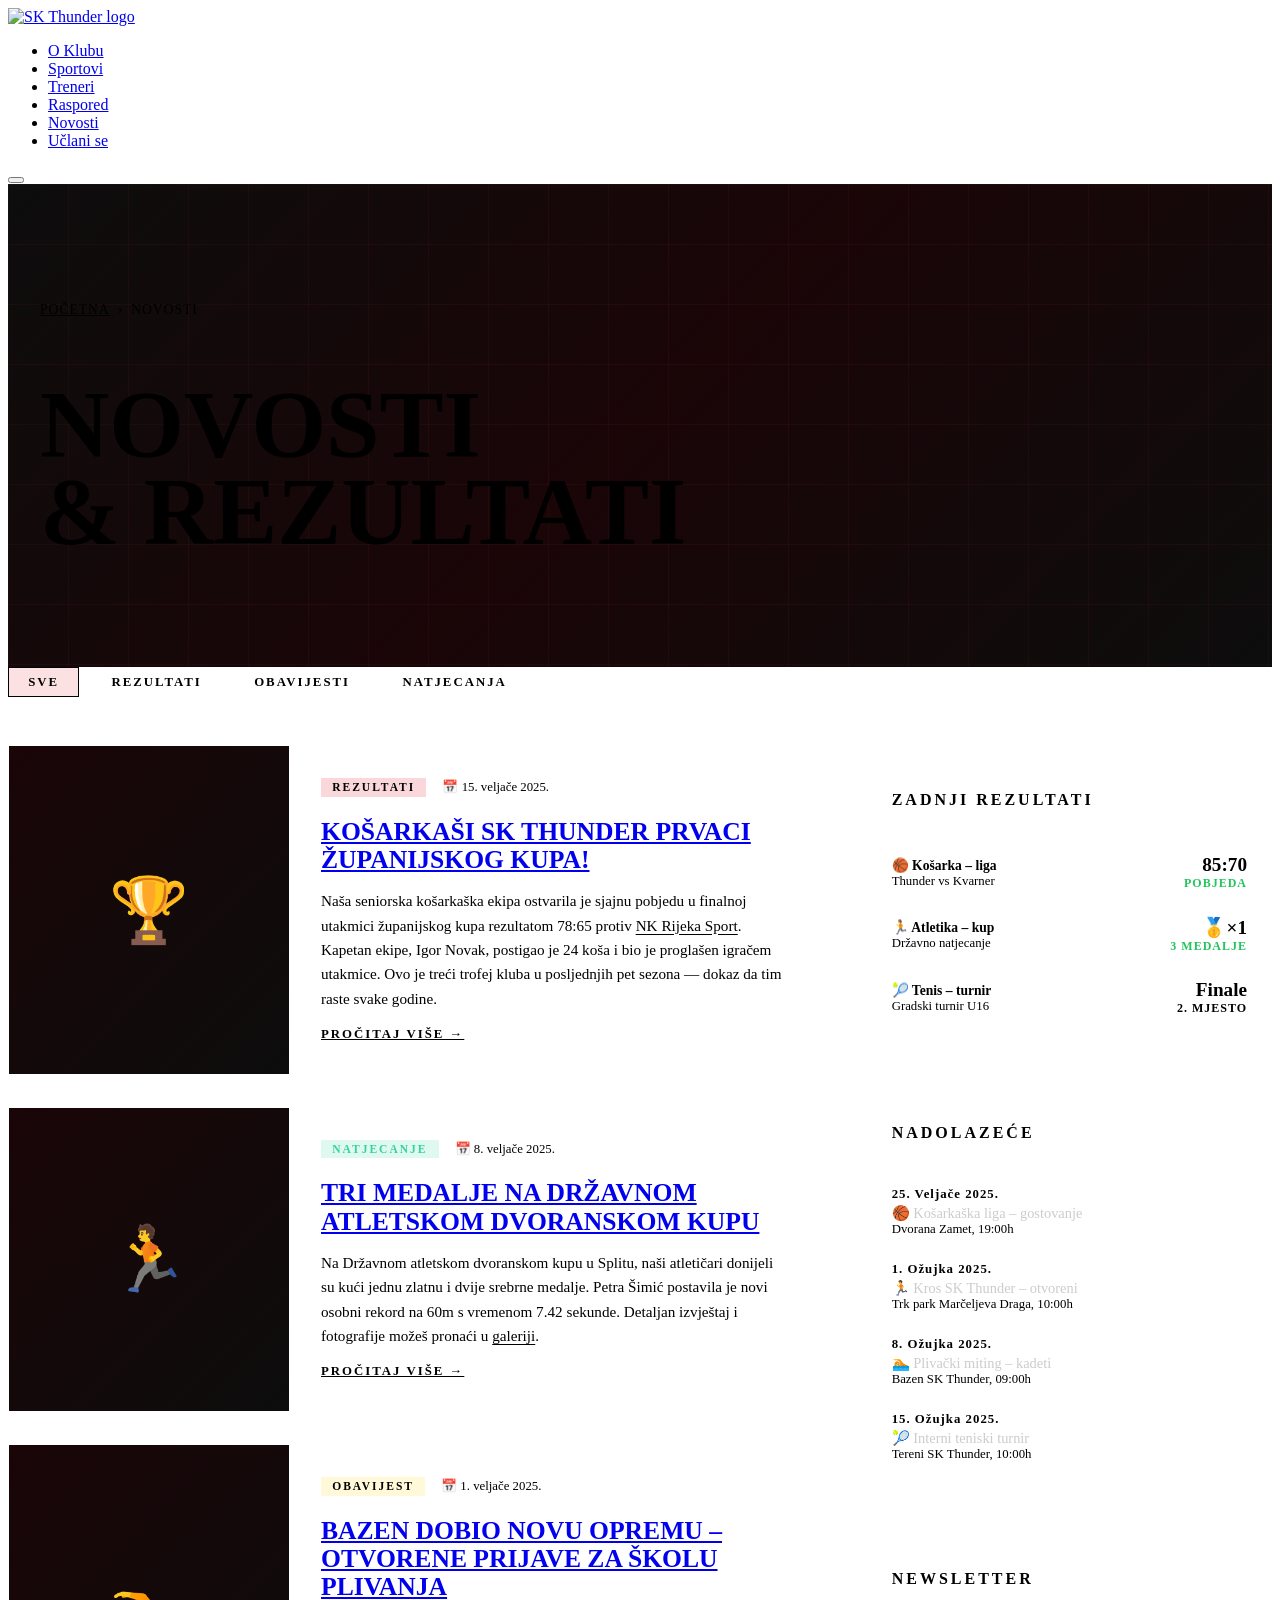
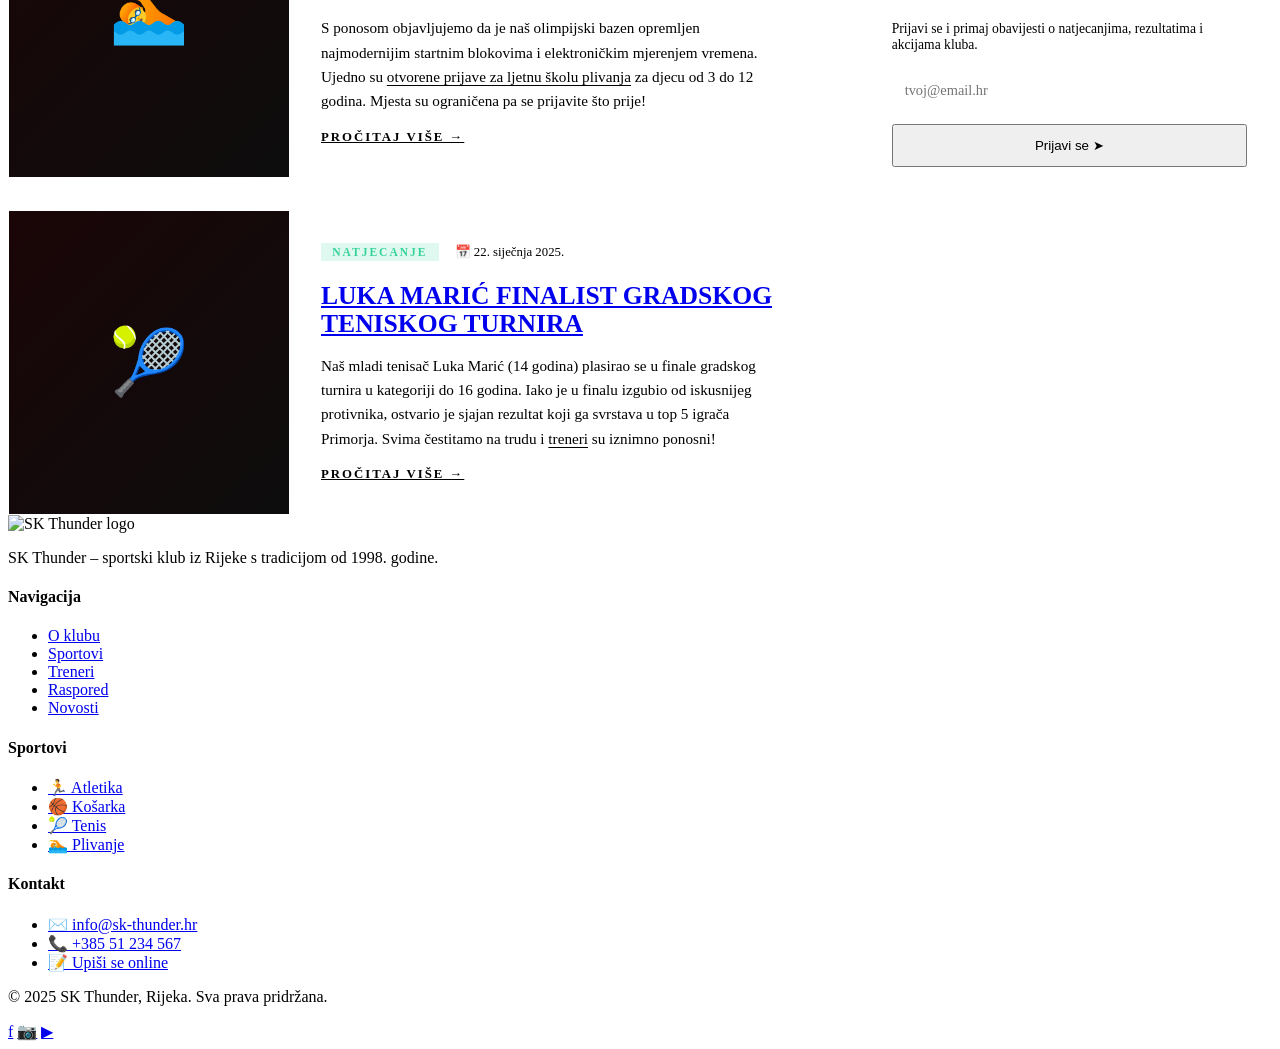
==== novosti.html @ a19f63c5 "Add files via upload" ====
<!DOCTYPE html>
<html lang="hr">
<head>
  <meta charset="UTF-8">
  <meta name="viewport" content="width=device-width, initial-scale=1.0">
  <meta name="description" content="SK Thunder – Najnovije vijesti, rezultati i obavijesti iz sportskog kluba.">
  <title>Novosti – SK Thunder</title>
  <link rel="icon" type="image/svg+xml" href="images/logo.svg">
  <link rel="stylesheet" href="css/style.css">
  <style>
    /* Dodatni stilovi samo za stranicu Novosti */
    .novosti-hero {
      min-height: 40vh;
      display: flex;
      align-items: center;
      background: linear-gradient(135deg, #0D0D0D 0%, #1a0507 50%, #0D0D0D 100%);
      position: relative;
      overflow: hidden;
      padding-top: 70px;
    }

    .novosti-hero::before {
      content: '';
      position: absolute;
      inset: 0;
      background-image:
        linear-gradient(rgba(230,57,70,0.06) 1px, transparent 1px),
        linear-gradient(90deg, rgba(230,57,70,0.06) 1px, transparent 1px);
      background-size: 60px 60px;
    }

    .novosti-hero-content {
      position: relative;
      z-index: 2;
      padding: 3rem 2rem;
      max-width: 1200px;
      margin: 0 auto;
      width: 100%;
    }

    .breadcrumb {
      display: flex;
      gap: 0.5rem;
      align-items: center;
      color: var(--siva);
      font-size: 0.85rem;
      margin-bottom: 1rem;
      font-family: var(--font-naslov);
      letter-spacing: 1px;
      text-transform: uppercase;
    }

    .breadcrumb a { color: var(--crvena); }
    .breadcrumb a:hover { color: var(--zlatna); }

    .novosti-filters {
      display: flex;
      gap: 0.75rem;
      flex-wrap: wrap;
      margin-bottom: 3rem;
    }

    .filter-btn {
      font-family: var(--font-naslov);
      font-size: 0.8rem;
      font-weight: 700;
      letter-spacing: 2px;
      text-transform: uppercase;
      padding: 0.4rem 1.2rem;
      border: 1px solid rgba(255,255,255,0.2);
      background: transparent;
      color: var(--siva);
      cursor: pointer;
      transition: var(--transition);
    }

    .filter-btn:hover,
    .filter-btn.active {
      border-color: var(--crvena);
      color: var(--bijela);
      background: rgba(230,57,70,0.15);
    }

    .novosti-main-grid {
      display: grid;
      grid-template-columns: 2fr 1fr;
      gap: 3rem;
      align-items: start;
    }

    .novosti-lista {
      display: flex;
      flex-direction: column;
      gap: 2rem;
    }

    .novost-card {
      background: var(--tamna-2);
      border: 1px solid rgba(255,255,255,0.07);
      display: grid;
      grid-template-columns: 280px 1fr;
      overflow: hidden;
      transition: var(--transition);
    }

    .novost-card:hover {
      border-color: rgba(230,57,70,0.4);
      transform: translateX(5px);
    }

    .novost-image {
      background: linear-gradient(135deg, #1a0507, #0d0d0d);
      display: flex;
      align-items: center;
      justify-content: center;
      font-size: 4rem;
      min-height: 200px;
      position: relative;
      overflow: hidden;
    }

    .novost-image img {
      width: 100%;
      height: 100%;
      object-fit: cover;
      position: absolute;
      inset: 0;
    }

    .novost-body {
      padding: 2rem;
      display: flex;
      flex-direction: column;
      justify-content: space-between;
    }

    .novost-meta {
      display: flex;
      gap: 1rem;
      align-items: center;
      margin-bottom: 0.75rem;
      flex-wrap: wrap;
    }

    .novost-kat {
      font-family: var(--font-naslov);
      font-size: 0.72rem;
      font-weight: 700;
      letter-spacing: 2px;
      text-transform: uppercase;
      padding: 0.2rem 0.7rem;
    }

    .kat-rezultati { background: rgba(230,57,70,0.2); color: var(--crvena); }
    .kat-obavijest { background: rgba(255,214,10,0.15); color: var(--zlatna); }
    .kat-natjecanje { background: rgba(52,211,153,0.15); color: #34d399; }

    .novost-datum {
      font-size: 0.8rem;
      color: var(--siva);
    }

    .novost-body h2 {
      font-family: var(--font-naslov);
      font-size: 1.6rem;
      font-weight: 900;
      text-transform: uppercase;
      line-height: 1.1;
      margin-bottom: 0.75rem;
      color: var(--bijela);
    }

    .novost-body h2 a { transition: var(--transition); }
    .novost-body h2 a:hover { color: var(--crvena); }

    .novost-body p {
      color: var(--siva);
      font-size: 0.95rem;
      line-height: 1.6;
      margin-bottom: 1rem;
    }

    .novost-body p a {
      color: var(--crvena);
      text-decoration: underline;
      text-underline-offset: 3px;
    }

    .citaj-vise {
      font-family: var(--font-naslov);
      font-size: 0.8rem;
      font-weight: 700;
      letter-spacing: 2px;
      text-transform: uppercase;
      color: var(--crvena);
      display: flex;
      align-items: center;
      gap: 0.5rem;
      transition: var(--transition);
    }

    .citaj-vise:hover { gap: 1rem; color: var(--zlatna); }

    /* Sidebar */
    .novosti-sidebar { position: sticky; top: 90px; }

    .sidebar-widget {
      background: var(--tamna-2);
      border: 1px solid rgba(255,255,255,0.07);
      padding: 1.5rem;
      margin-bottom: 1.5rem;
    }

    .sidebar-widget h4 {
      font-family: var(--font-naslov);
      font-size: 1rem;
      font-weight: 700;
      letter-spacing: 3px;
      text-transform: uppercase;
      color: var(--crvena);
      padding-bottom: 1rem;
      border-bottom: 1px solid rgba(255,255,255,0.07);
      margin-bottom: 1rem;
    }

    .sidebar-result {
      display: flex;
      justify-content: space-between;
      align-items: center;
      padding: 0.75rem 0;
      border-bottom: 1px solid rgba(255,255,255,0.05);
      font-size: 0.9rem;
    }

    .sidebar-result:last-child { border-bottom: none; }

    .result-score {
      font-family: var(--font-naslov);
      font-size: 1.2rem;
      font-weight: 900;
      color: var(--zlatna);
    }

    .result-win { color: #22c55e; font-size: 0.75rem; font-weight: 600; text-transform: uppercase; letter-spacing: 1px; }
    .result-loss { color: var(--crvena); font-size: 0.75rem; font-weight: 600; text-transform: uppercase; letter-spacing: 1px; }

    .sidebar-event {
      padding: 0.75rem 0;
      border-bottom: 1px solid rgba(255,255,255,0.05);
      font-size: 0.85rem;
    }

    .sidebar-event:last-child { border-bottom: none; }

    .event-date {
      font-family: var(--font-naslov);
      font-size: 0.8rem;
      font-weight: 700;
      color: var(--crvena);
      letter-spacing: 1px;
      margin-bottom: 0.2rem;
    }

    .sidebar-newsletter input {
      width: 100%;
      background: var(--tamna-3);
      border: 1px solid rgba(255,255,255,0.15);
      color: var(--bijela);
      padding: 0.75rem;
      font-size: 0.9rem;
      outline: none;
      margin-bottom: 0.75rem;
      font-family: var(--font-tijelo);
    }

    .sidebar-newsletter input:focus {
      border-color: var(--crvena);
    }

    @media (max-width: 900px) {
      .novosti-main-grid { grid-template-columns: 1fr; }
      .novosti-sidebar { position: static; }
      .novost-card { grid-template-columns: 1fr; }
      .novost-image { min-height: 200px; }
    }

    @media (max-width: 600px) {
      .novost-card { grid-template-columns: 1fr; }
    }
  </style>
</head>
<body>

  <!-- NAVIGACIJA -->
  <nav class="navbar" role="navigation" aria-label="Glavna navigacija">
    <a href="index.html" class="nav-logo" aria-label="SK Thunder - Početna">
      <img src="images/logo.svg" alt="SK Thunder logo" width="160" height="64">
    </a>
    <ul class="nav-links" role="menubar">
      <li role="none"><a href="index.html#o-klubu" role="menuitem">O Klubu</a></li>
      <li role="none"><a href="index.html#sportovi" role="menuitem">Sportovi</a></li>
      <li role="none"><a href="index.html#treneri" role="menuitem">Treneri</a></li>
      <li role="none"><a href="index.html#raspored" role="menuitem">Raspored</a></li>
      <li role="none"><a href="novosti.html" role="menuitem" class="active">Novosti</a></li>
      <li role="none"><a href="index.html#kontakt" role="menuitem" class="nav-cta">Učlani se</a></li>
    </ul>
    <button class="hamburger" aria-label="Otvori izbornik" aria-expanded="false">
      <span></span><span></span><span></span>
    </button>
  </nav>

  <!-- HERO NOVOSTI -->
  <header class="novosti-hero">
    <div class="novosti-hero-content">
      <nav class="breadcrumb" aria-label="Breadcrumb">
        <a href="index.html">Početna</a>
        <span aria-hidden="true">›</span>
        <span aria-current="page">Novosti</span>
      </nav>
      <h1 style="font-family:var(--font-naslov); font-size:clamp(3rem,8vw,6rem); font-weight:900; text-transform:uppercase; line-height:0.9;">
        Novosti<br><span style="color:var(--crvena);">& Rezultati</span>
      </h1>
    </div>
  </header>

  <!-- NOVOSTI SADRŽAJ -->
  <main class="section" id="sadrzaj">
    <div class="container">

      <!-- Filteri -->
      <div class="novosti-filters reveal" role="group" aria-label="Filtriraj novosti">
        <button class="filter-btn active">Sve</button>
        <button class="filter-btn">Rezultati</button>
        <button class="filter-btn">Obavijesti</button>
        <button class="filter-btn">Natjecanja</button>
      </div>

      <div class="novosti-main-grid">

        <!-- Lista vijesti -->
        <div class="novosti-lista">

          <!-- Vijest 1 -->
          <article class="novost-card reveal" data-delay="0" id="rezultati">
            <div class="novost-image">
              <img src="images/vijest-1.jpg" alt="Košarkaška ekipa SK Thunder slavi pobjedu"
                onerror="this.style.display='none';">
              <span>🏆</span>
            </div>
            <div class="novost-body">
              <div>
                <div class="novost-meta">
                  <span class="novost-kat kat-rezultati">Rezultati</span>
                  <span class="novost-datum">📅 15. veljače 2025.</span>
                </div>
                <h2><a href="#">Košarkaši SK Thunder prvaci županijskog kupa!</a></h2>
                <p>
                  Naša seniorska košarkaška ekipa ostvarila je sjajnu pobjedu u finalnoj utakmici
                  županijskog kupa rezultatom 78:65 protiv <a href="#">NK Rijeka Sport</a>. Kapetan
                  ekipe, Igor Novak, postigao je 24 koša i bio je proglašen igračem utakmice.
                  Ovo je treći trofej kluba u posljednjih pet sezona — dokaz da tim raste svake godine.
                </p>
              </div>
              <a href="#" class="citaj-vise">Pročitaj više →</a>
            </div>
          </article>

          <!-- Vijest 2 -->
          <article class="novost-card reveal" data-delay="100">
            <div class="novost-image">
              <img src="images/vijest-2.jpg" alt="Atletičari na državnom natjecanju"
                onerror="this.style.display='none';">
              <span>🏃</span>
            </div>
            <div class="novost-body">
              <div>
                <div class="novost-meta">
                  <span class="novost-kat kat-natjecanje">Natjecanje</span>
                  <span class="novost-datum">📅 8. veljače 2025.</span>
                </div>
                <h2><a href="#">Tri medalje na Državnom atletskom dvoranskom kupu</a></h2>
                <p>
                  Na Državnom atletskom dvoranskom kupu u Splitu, naši atletičari donijeli su kući
                  jednu zlatnu i dvije srebrne medalje. Petra Šimić postavila je novi osobni rekord
                  na 60m s vremenom 7.42 sekunde. Detaljan izvještaj i fotografije možeš pronaći
                  u <a href="index.html#galerija">galeriji</a>.
                </p>
              </div>
              <a href="#" class="citaj-vise">Pročitaj više →</a>
            </div>
          </article>

          <!-- Vijest 3 -->
          <article class="novost-card reveal" data-delay="150">
            <div class="novost-image">
              <img src="images/vijest-3.jpg" alt="Nova oprema u plivačkom bazenu"
                onerror="this.style.display='none';">
              <span>🏊</span>
            </div>
            <div class="novost-body">
              <div>
                <div class="novost-meta">
                  <span class="novost-kat kat-obavijest">Obavijest</span>
                  <span class="novost-datum">📅 1. veljače 2025.</span>
                </div>
                <h2><a href="#">Bazen dobio novu opremu – otvorene prijave za školu plivanja</a></h2>
                <p>
                  S ponosom objavljujemo da je naš olimpijski bazen opremljen najmodernijim startnim
                  blokovima i elektroničkim mjerenjem vremena. Ujedno su <a href="index.html#kontakt">
                  otvorene prijave za ljetnu školu plivanja</a> za djecu od 3 do 12 godina.
                  Mjesta su ograničena pa se prijavite što prije!
                </p>
              </div>
              <a href="#" class="citaj-vise">Pročitaj više →</a>
            </div>
          </article>

          <!-- Vijest 4 -->
          <article class="novost-card reveal" data-delay="200">
            <div class="novost-image">
              <img src="images/vijest-4.jpg" alt="Tenisač SK Thunder na turniru"
                onerror="this.style.display='none';">
              <span>🎾</span>
            </div>
            <div class="novost-body">
              <div>
                <div class="novost-meta">
                  <span class="novost-kat kat-natjecanje">Natjecanje</span>
                  <span class="novost-datum">📅 22. siječnja 2025.</span>
                </div>
                <h2><a href="#">Luka Marić finalist gradskog teniskog turnira</a></h2>
                <p>
                  Naš mladi tenisač Luka Marić (14 godina) plasirao se u finale gradskog turnira
                  u kategoriji do 16 godina. Iako je u finalu izgubio od iskusnijeg protivnika,
                  ostvario je sjajan rezultat koji ga svrstava u top 5 igrača Primorja. Svima čestitamo
                  na trudu i <a href="index.html#treneri">treneri</a> su iznimno ponosni!
                </p>
              </div>
              <a href="#" class="citaj-vise">Pročitaj više →</a>
            </div>
          </article>

        </div>

        <!-- SIDEBAR -->
        <aside class="novosti-sidebar reveal" data-delay="300">

          <!-- Zadnji rezultati -->
          <div class="sidebar-widget">
            <h4>Zadnji rezultati</h4>
            <div class="sidebar-result">
              <div>
                <div style="font-size:0.85rem; font-weight:600;">🏀 Košarka – liga</div>
                <div style="font-size:0.8rem; color:var(--siva);">Thunder vs Kvarner</div>
              </div>
              <div style="text-align:right;">
                <div class="result-score">85:70</div>
                <div class="result-win">Pobjeda</div>
              </div>
            </div>
            <div class="sidebar-result">
              <div>
                <div style="font-size:0.85rem; font-weight:600;">🏃 Atletika – kup</div>
                <div style="font-size:0.8rem; color:var(--siva);">Državno natjecanje</div>
              </div>
              <div style="text-align:right;">
                <div class="result-score">🥇×1</div>
                <div class="result-win">3 medalje</div>
              </div>
            </div>
            <div class="sidebar-result">
              <div>
                <div style="font-size:0.85rem; font-weight:600;">🎾 Tenis – turnir</div>
                <div style="font-size:0.8rem; color:var(--siva);">Gradski turnir U16</div>
              </div>
              <div style="text-align:right;">
                <div class="result-score">Finale</div>
                <div class="result-loss">2. mjesto</div>
              </div>
            </div>
          </div>

          <!-- Nadolazeći eventi -->
          <div class="sidebar-widget">
            <h4>Nadolazeće</h4>
            <div class="sidebar-event">
              <div class="event-date">25. Veljače 2025.</div>
              <div style="color:#ccc; font-size:0.9rem;">🏀 Košarkaška liga – gostovanje</div>
              <div style="color:var(--siva); font-size:0.8rem;">Dvorana Zamet, 19:00h</div>
            </div>
            <div class="sidebar-event">
              <div class="event-date">1. Ožujka 2025.</div>
              <div style="color:#ccc; font-size:0.9rem;">🏃 Kros SK Thunder – otvoreni</div>
              <div style="color:var(--siva); font-size:0.8rem;">Trk park Marčeljeva Draga, 10:00h</div>
            </div>
            <div class="sidebar-event">
              <div class="event-date">8. Ožujka 2025.</div>
              <div style="color:#ccc; font-size:0.9rem;">🏊 Plivački miting – kadeti</div>
              <div style="color:var(--siva); font-size:0.8rem;">Bazen SK Thunder, 09:00h</div>
            </div>
            <div class="sidebar-event">
              <div class="event-date">15. Ožujka 2025.</div>
              <div style="color:#ccc; font-size:0.9rem;">🎾 Interni teniski turnir</div>
              <div style="color:var(--siva); font-size:0.8rem;">Tereni SK Thunder, 10:00h</div>
            </div>
          </div>

          <!-- Newsletter -->
          <div class="sidebar-widget sidebar-newsletter">
            <h4>Newsletter</h4>
            <p style="color:var(--siva); font-size:0.85rem; margin-bottom:1rem;">
              Prijavi se i primaj obavijesti o natjecanjima, rezultatima i akcijama kluba.
            </p>
            <form onsubmit="event.preventDefault(); this.innerHTML='<p style=\'color:#22c55e; font-family:var(--font-naslov); letter-spacing:2px;\'>✓ Hvala na prijavi!</p>';">
              <input type="email" placeholder="tvoj@email.hr" required aria-label="Email adresa za newsletter">
              <button type="submit" class="btn btn-primary" style="width:100%; padding:0.75rem;">
                Prijavi se ➤
              </button>
            </form>
          </div>

        </aside>
      </div>

    </div>
  </main>

  <!-- FOOTER -->
  <footer class="footer" role="contentinfo">
    <div class="footer-grid">
      <div class="footer-brand">
        <img src="images/logo.svg" alt="SK Thunder logo" width="160" height="64">
        <p>SK Thunder – sportski klub iz Rijeke s tradicijom od 1998. godine.</p>
      </div>
      <div class="footer-col">
        <h4>Navigacija</h4>
        <ul>
          <li><a href="index.html#o-klubu">O klubu</a></li>
          <li><a href="index.html#sportovi">Sportovi</a></li>
          <li><a href="index.html#treneri">Treneri</a></li>
          <li><a href="index.html#raspored">Raspored</a></li>
          <li><a href="novosti.html">Novosti</a></li>
        </ul>
      </div>
      <div class="footer-col">
        <h4>Sportovi</h4>
        <ul>
          <li><a href="index.html#sportovi">🏃 Atletika</a></li>
          <li><a href="index.html#sportovi">🏀 Košarka</a></li>
          <li><a href="index.html#sportovi">🎾 Tenis</a></li>
          <li><a href="index.html#sportovi">🏊 Plivanje</a></li>
        </ul>
      </div>
      <div class="footer-col">
        <h4>Kontakt</h4>
        <ul>
          <li><a href="mailto:info@sk-thunder.hr">✉️ info@sk-thunder.hr</a></li>
          <li><a href="tel:+38551234567">📞 +385 51 234 567</a></li>
          <li><a href="index.html#kontakt">📝 Upiši se online</a></li>
        </ul>
      </div>
    </div>
    <div class="footer-bottom">
      <p>© 2025 SK Thunder, Rijeka. Sva prava pridržana.</p>
      <div class="social-links">
        <a href="#" class="social-link" aria-label="Facebook">f</a>
        <a href="#" class="social-link" aria-label="Instagram">📷</a>
        <a href="#" class="social-link" aria-label="YouTube">▶</a>
      </div>
    </div>
  </footer>

  <script src="js/main.js"></script>
</body>
</html>
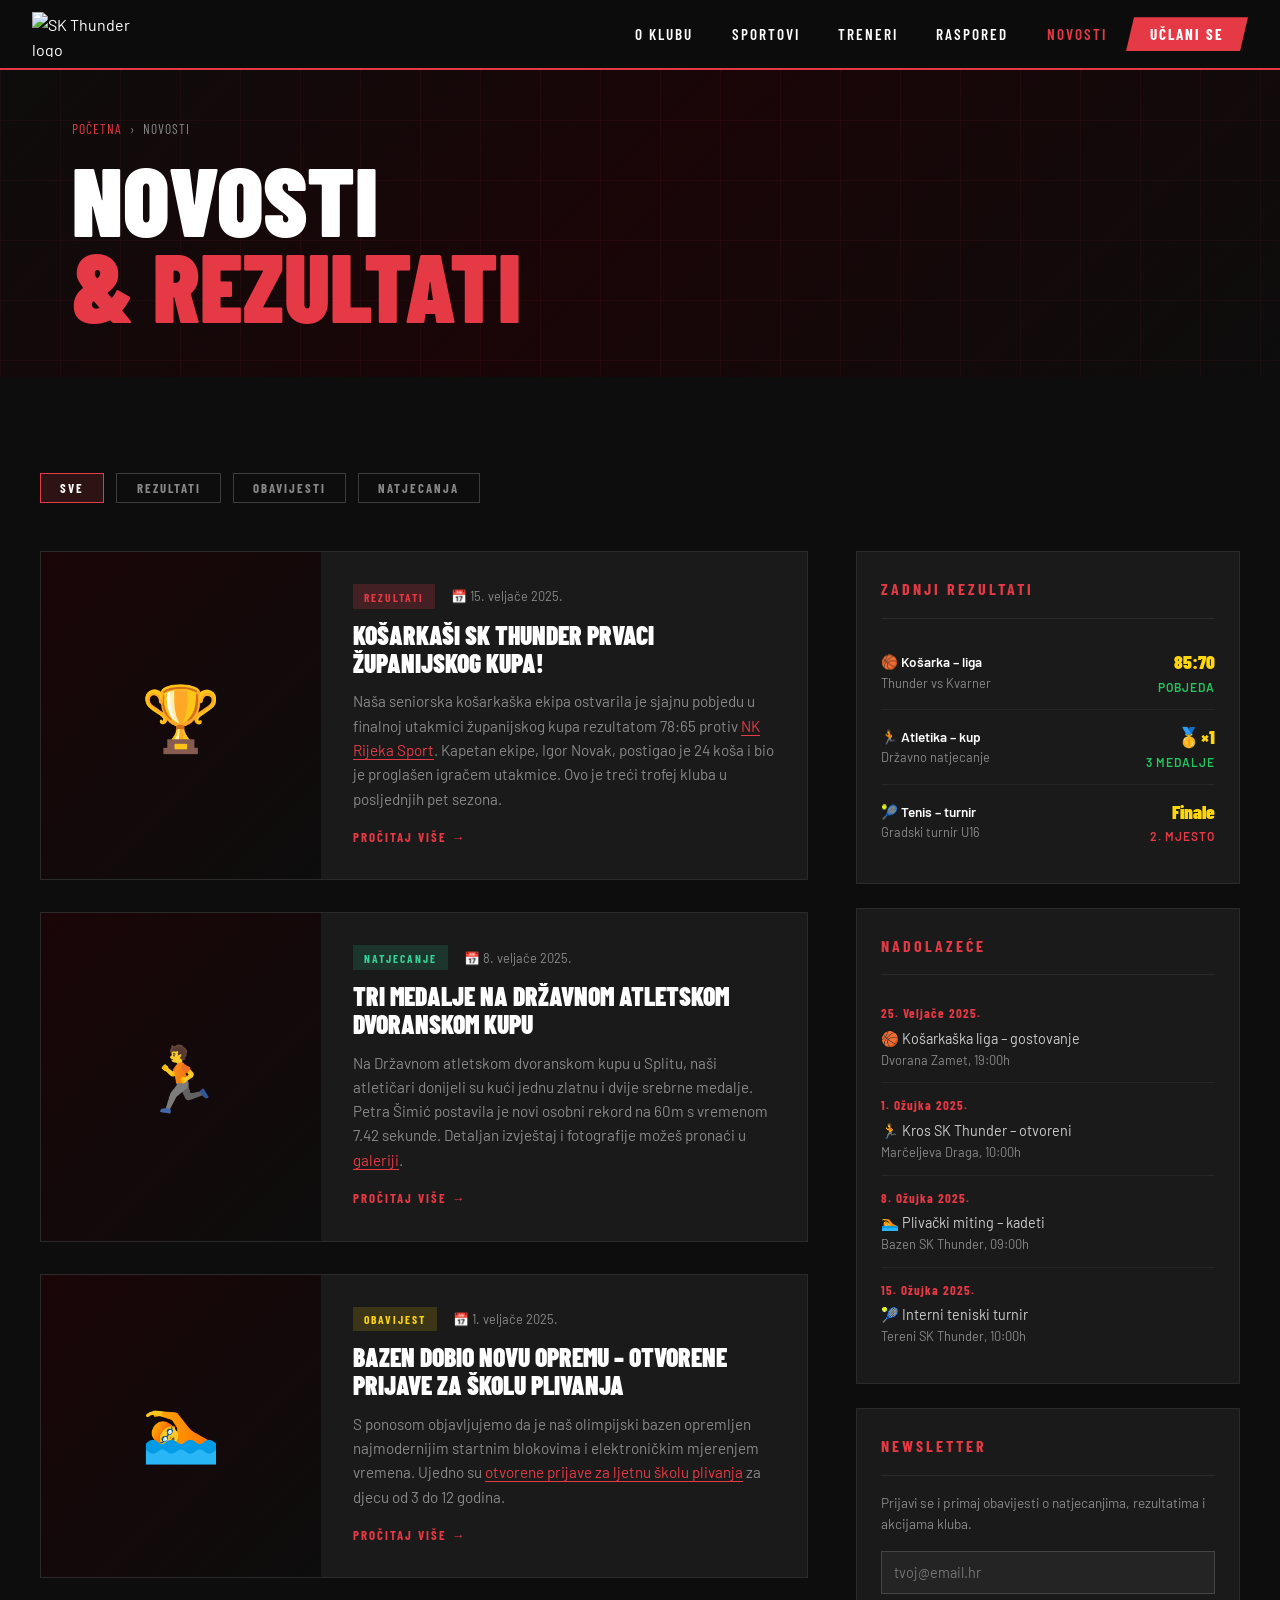
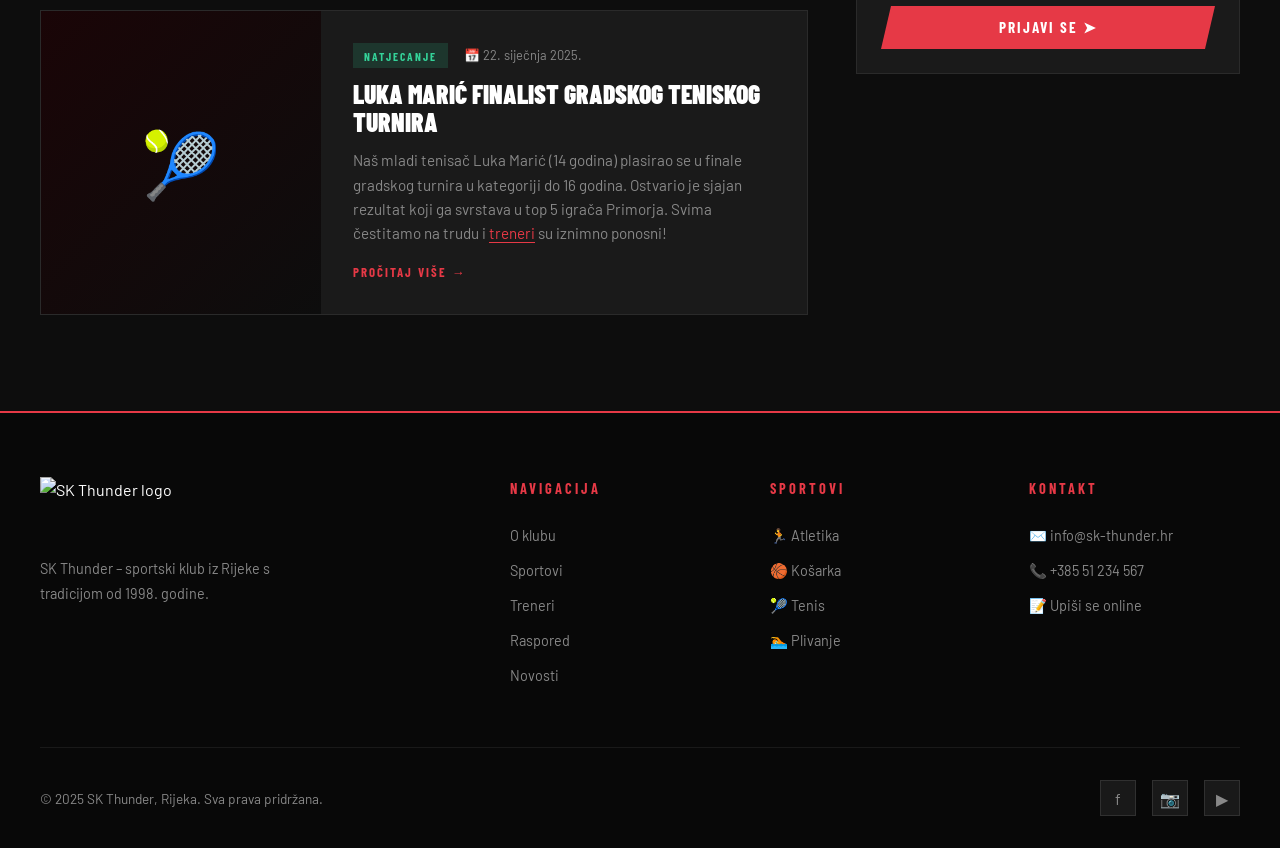
==== commit 412923c6: "Add files via upload" ====
--- a/novosti.html
+++ b/novosti.html
@@ -6,292 +6,141 @@
   <meta name="description" content="SK Thunder – Najnovije vijesti, rezultati i obavijesti iz sportskog kluba.">
   <title>Novosti – SK Thunder</title>
   <link rel="icon" type="image/svg+xml" href="images/logo.svg">
-  <link rel="stylesheet" href="css/style.css">
+  <link rel="preconnect" href="https://fonts.googleapis.com">
+  <link rel="preconnect" href="https://fonts.gstatic.com" crossorigin>
+  <link href="https://fonts.googleapis.com/css2?family=Barlow+Condensed:wght@400;600;700;900&family=Barlow:wght@300;400;500;600&display=swap" rel="stylesheet">
   <style>
-    /* Dodatni stilovi samo za stranicu Novosti */
-    .novosti-hero {
-      min-height: 40vh;
-      display: flex;
-      align-items: center;
-      background: linear-gradient(135deg, #0D0D0D 0%, #1a0507 50%, #0D0D0D 100%);
-      position: relative;
-      overflow: hidden;
-      padding-top: 70px;
+    :root {
+      --crvena: #E63946; --crvena-tamna: #C1121F; --zlatna: #FFD60A;
+      --tamna: #0D0D0D; --tamna-2: #1A1A1A; --tamna-3: #242424;
+      --siva: #888; --bijela: #ffffff;
+      --font-naslov: 'Barlow Condensed', sans-serif;
+      --font-tijelo: 'Barlow', sans-serif;
+      --transition: all 0.3s cubic-bezier(0.4, 0, 0.2, 1);
     }
-
-    .novosti-hero::before {
-      content: '';
-      position: absolute;
-      inset: 0;
-      background-image:
-        linear-gradient(rgba(230,57,70,0.06) 1px, transparent 1px),
-        linear-gradient(90deg, rgba(230,57,70,0.06) 1px, transparent 1px);
-      background-size: 60px 60px;
-    }
-
-    .novosti-hero-content {
-      position: relative;
-      z-index: 2;
-      padding: 3rem 2rem;
-      max-width: 1200px;
-      margin: 0 auto;
-      width: 100%;
-    }
-
-    .breadcrumb {
-      display: flex;
-      gap: 0.5rem;
-      align-items: center;
-      color: var(--siva);
-      font-size: 0.85rem;
-      margin-bottom: 1rem;
-      font-family: var(--font-naslov);
-      letter-spacing: 1px;
-      text-transform: uppercase;
-    }
-
+    *, *::before, *::after { box-sizing: border-box; margin: 0; padding: 0; }
+    html { scroll-behavior: smooth; }
+    body { font-family: var(--font-tijelo); background: var(--tamna); color: var(--bijela); line-height: 1.6; overflow-x: hidden; }
+    img { max-width: 100%; height: auto; display: block; }
+    a { color: inherit; text-decoration: none; }
+    ul { list-style: none; }
+
+    /* NAV */
+    .navbar { position: fixed; top: 0; left: 0; right: 0; z-index: 1000; background: rgba(13,13,13,0.97); backdrop-filter: blur(12px); border-bottom: 2px solid var(--crvena); padding: 0 2rem; display: flex; align-items: center; justify-content: space-between; height: 70px; transition: var(--transition); }
+    .navbar.scrolled { height: 60px; box-shadow: 0 4px 20px rgba(230,57,70,0.3); }
+    .nav-logo { display: flex; align-items: center; }
+    .nav-logo img { height: 45px; width: auto; }
+    .nav-links { display: flex; gap: 0; align-items: center; }
+    .nav-links a { font-family: var(--font-naslov); font-size: .95rem; font-weight: 600; letter-spacing: 2px; text-transform: uppercase; color: var(--bijela); padding: .5rem 1.2rem; position: relative; transition: var(--transition); }
+    .nav-links a::after { content: ''; position: absolute; bottom: -2px; left: 50%; right: 50%; height: 2px; background: var(--crvena); transition: var(--transition); }
+    .nav-links a:hover { color: var(--zlatna); }
+    .nav-links a:hover::after { left: 0; right: 0; }
+    .nav-links a.active { color: var(--crvena); }
+    .nav-cta { background: var(--crvena) !important; color: var(--bijela) !important; padding: .5rem 1.5rem !important; clip-path: polygon(8px 0%,100% 0%,calc(100% - 8px) 100%,0% 100%); font-weight: 700 !important; }
+    .nav-cta:hover { background: var(--zlatna) !important; color: var(--tamna) !important; }
+    .nav-cta::after { display: none !important; }
+    .hamburger { display: none; flex-direction: column; gap: 5px; cursor: pointer; padding: 5px; background: none; border: none; }
+    .hamburger span { display: block; width: 26px; height: 2px; background: var(--bijela); transition: var(--transition); }
+    .hamburger.open span:nth-child(1) { transform: translateY(7px) rotate(45deg); }
+    .hamburger.open span:nth-child(2) { opacity: 0; }
+    .hamburger.open span:nth-child(3) { transform: translateY(-7px) rotate(-45deg); }
+
+    /* BUTTONS */
+    .btn { display: inline-block; font-family: var(--font-naslov); font-size: .95rem; font-weight: 700; letter-spacing: 2px; text-transform: uppercase; padding: .85rem 2.5rem; cursor: pointer; transition: var(--transition); border: none; clip-path: polygon(10px 0%,100% 0%,calc(100% - 10px) 100%,0% 100%); }
+    .btn-primary { background: var(--crvena); color: var(--bijela); }
+    .btn-primary:hover { background: var(--crvena-tamna); transform: translateY(-2px); }
+
+    /* SECTIONS */
+    .section { padding: 6rem 2rem; }
+    .container { max-width: 1200px; margin: 0 auto; }
+
+    /* HERO NOVOSTI */
+    .novosti-hero { min-height: 40vh; display: flex; align-items: center; background: linear-gradient(135deg, #0D0D0D 0%, #1a0507 50%, #0D0D0D 100%); position: relative; overflow: hidden; padding-top: 70px; }
+    .novosti-hero::before { content: ''; position: absolute; inset: 0; background-image: linear-gradient(rgba(230,57,70,.06) 1px, transparent 1px), linear-gradient(90deg, rgba(230,57,70,.06) 1px, transparent 1px); background-size: 60px 60px; }
+    .novosti-hero-content { position: relative; z-index: 2; padding: 3rem 2rem; max-width: 1200px; margin: 0 auto; width: 100%; }
+    .breadcrumb { display: flex; gap: .5rem; align-items: center; color: var(--siva); font-size: .85rem; margin-bottom: 1rem; font-family: var(--font-naslov); letter-spacing: 1px; text-transform: uppercase; }
     .breadcrumb a { color: var(--crvena); }
     .breadcrumb a:hover { color: var(--zlatna); }
 
-    .novosti-filters {
-      display: flex;
-      gap: 0.75rem;
-      flex-wrap: wrap;
-      margin-bottom: 3rem;
-    }
-
-    .filter-btn {
-      font-family: var(--font-naslov);
-      font-size: 0.8rem;
-      font-weight: 700;
-      letter-spacing: 2px;
-      text-transform: uppercase;
-      padding: 0.4rem 1.2rem;
-      border: 1px solid rgba(255,255,255,0.2);
-      background: transparent;
-      color: var(--siva);
-      cursor: pointer;
-      transition: var(--transition);
-    }
-
-    .filter-btn:hover,
-    .filter-btn.active {
-      border-color: var(--crvena);
-      color: var(--bijela);
-      background: rgba(230,57,70,0.15);
-    }
-
-    .novosti-main-grid {
-      display: grid;
-      grid-template-columns: 2fr 1fr;
-      gap: 3rem;
-      align-items: start;
-    }
-
-    .novosti-lista {
-      display: flex;
-      flex-direction: column;
-      gap: 2rem;
-    }
-
-    .novost-card {
-      background: var(--tamna-2);
-      border: 1px solid rgba(255,255,255,0.07);
-      display: grid;
-      grid-template-columns: 280px 1fr;
-      overflow: hidden;
-      transition: var(--transition);
-    }
-
-    .novost-card:hover {
-      border-color: rgba(230,57,70,0.4);
-      transform: translateX(5px);
-    }
-
-    .novost-image {
-      background: linear-gradient(135deg, #1a0507, #0d0d0d);
-      display: flex;
-      align-items: center;
-      justify-content: center;
-      font-size: 4rem;
-      min-height: 200px;
-      position: relative;
-      overflow: hidden;
-    }
-
-    .novost-image img {
-      width: 100%;
-      height: 100%;
-      object-fit: cover;
-      position: absolute;
-      inset: 0;
-    }
-
-    .novost-body {
-      padding: 2rem;
-      display: flex;
-      flex-direction: column;
-      justify-content: space-between;
-    }
-
-    .novost-meta {
-      display: flex;
-      gap: 1rem;
-      align-items: center;
-      margin-bottom: 0.75rem;
-      flex-wrap: wrap;
-    }
-
-    .novost-kat {
-      font-family: var(--font-naslov);
-      font-size: 0.72rem;
-      font-weight: 700;
-      letter-spacing: 2px;
-      text-transform: uppercase;
-      padding: 0.2rem 0.7rem;
-    }
-
-    .kat-rezultati { background: rgba(230,57,70,0.2); color: var(--crvena); }
-    .kat-obavijest { background: rgba(255,214,10,0.15); color: var(--zlatna); }
-    .kat-natjecanje { background: rgba(52,211,153,0.15); color: #34d399; }
-
-    .novost-datum {
-      font-size: 0.8rem;
-      color: var(--siva);
-    }
-
-    .novost-body h2 {
-      font-family: var(--font-naslov);
-      font-size: 1.6rem;
-      font-weight: 900;
-      text-transform: uppercase;
-      line-height: 1.1;
-      margin-bottom: 0.75rem;
-      color: var(--bijela);
-    }
-
-    .novost-body h2 a { transition: var(--transition); }
+    /* FILTERI */
+    .novosti-filters { display: flex; gap: .75rem; flex-wrap: wrap; margin-bottom: 3rem; }
+    .filter-btn { font-family: var(--font-naslov); font-size: .8rem; font-weight: 700; letter-spacing: 2px; text-transform: uppercase; padding: .4rem 1.2rem; border: 1px solid rgba(255,255,255,.2); background: transparent; color: var(--siva); cursor: pointer; transition: var(--transition); }
+    .filter-btn:hover, .filter-btn.active { border-color: var(--crvena); color: var(--bijela); background: rgba(230,57,70,.15); }
+
+    /* NOVOSTI GRID */
+    .novosti-main-grid { display: grid; grid-template-columns: 2fr 1fr; gap: 3rem; align-items: start; }
+    .novosti-lista { display: flex; flex-direction: column; gap: 2rem; }
+    .novost-card { background: var(--tamna-2); border: 1px solid rgba(255,255,255,.07); display: grid; grid-template-columns: 280px 1fr; overflow: hidden; transition: var(--transition); }
+    .novost-card:hover { border-color: rgba(230,57,70,.4); transform: translateX(5px); }
+    .novost-image { background: linear-gradient(135deg, #1a0507, #0d0d0d); display: flex; align-items: center; justify-content: center; font-size: 4rem; min-height: 200px; position: relative; overflow: hidden; }
+    .novost-image img { width: 100%; height: 100%; object-fit: cover; position: absolute; inset: 0; }
+    .novost-body { padding: 2rem; display: flex; flex-direction: column; justify-content: space-between; }
+    .novost-meta { display: flex; gap: 1rem; align-items: center; margin-bottom: .75rem; flex-wrap: wrap; }
+    .novost-kat { font-family: var(--font-naslov); font-size: .72rem; font-weight: 700; letter-spacing: 2px; text-transform: uppercase; padding: .2rem .7rem; }
+    .kat-rezultati { background: rgba(230,57,70,.2); color: var(--crvena); }
+    .kat-obavijest { background: rgba(255,214,10,.15); color: var(--zlatna); }
+    .kat-natjecanje { background: rgba(52,211,153,.15); color: #34d399; }
+    .novost-datum { font-size: .8rem; color: var(--siva); }
+    .novost-body h2 { font-family: var(--font-naslov); font-size: 1.6rem; font-weight: 900; text-transform: uppercase; line-height: 1.1; margin-bottom: .75rem; color: var(--bijela); }
     .novost-body h2 a:hover { color: var(--crvena); }
-
-    .novost-body p {
-      color: var(--siva);
-      font-size: 0.95rem;
-      line-height: 1.6;
-      margin-bottom: 1rem;
-    }
-
-    .novost-body p a {
-      color: var(--crvena);
-      text-decoration: underline;
-      text-underline-offset: 3px;
-    }
-
-    .citaj-vise {
-      font-family: var(--font-naslov);
-      font-size: 0.8rem;
-      font-weight: 700;
-      letter-spacing: 2px;
-      text-transform: uppercase;
-      color: var(--crvena);
-      display: flex;
-      align-items: center;
-      gap: 0.5rem;
-      transition: var(--transition);
-    }
-
+    .novost-body p { color: var(--siva); font-size: .95rem; line-height: 1.6; margin-bottom: 1rem; }
+    .novost-body p a { color: var(--crvena); text-decoration: underline; text-underline-offset: 3px; }
+    .citaj-vise { font-family: var(--font-naslov); font-size: .8rem; font-weight: 700; letter-spacing: 2px; text-transform: uppercase; color: var(--crvena); display: flex; align-items: center; gap: .5rem; transition: var(--transition); }
     .citaj-vise:hover { gap: 1rem; color: var(--zlatna); }
 
-    /* Sidebar */
+    /* SIDEBAR */
     .novosti-sidebar { position: sticky; top: 90px; }
-
-    .sidebar-widget {
-      background: var(--tamna-2);
-      border: 1px solid rgba(255,255,255,0.07);
-      padding: 1.5rem;
-      margin-bottom: 1.5rem;
-    }
-
-    .sidebar-widget h4 {
-      font-family: var(--font-naslov);
-      font-size: 1rem;
-      font-weight: 700;
-      letter-spacing: 3px;
-      text-transform: uppercase;
-      color: var(--crvena);
-      padding-bottom: 1rem;
-      border-bottom: 1px solid rgba(255,255,255,0.07);
-      margin-bottom: 1rem;
-    }
-
-    .sidebar-result {
-      display: flex;
-      justify-content: space-between;
-      align-items: center;
-      padding: 0.75rem 0;
-      border-bottom: 1px solid rgba(255,255,255,0.05);
-      font-size: 0.9rem;
-    }
-
+    .sidebar-widget { background: var(--tamna-2); border: 1px solid rgba(255,255,255,.07); padding: 1.5rem; margin-bottom: 1.5rem; }
+    .sidebar-widget h4 { font-family: var(--font-naslov); font-size: 1rem; font-weight: 700; letter-spacing: 3px; text-transform: uppercase; color: var(--crvena); padding-bottom: 1rem; border-bottom: 1px solid rgba(255,255,255,.07); margin-bottom: 1rem; }
+    .sidebar-result { display: flex; justify-content: space-between; align-items: center; padding: .75rem 0; border-bottom: 1px solid rgba(255,255,255,.05); font-size: .9rem; }
     .sidebar-result:last-child { border-bottom: none; }
-
-    .result-score {
-      font-family: var(--font-naslov);
-      font-size: 1.2rem;
-      font-weight: 900;
-      color: var(--zlatna);
-    }
-
-    .result-win { color: #22c55e; font-size: 0.75rem; font-weight: 600; text-transform: uppercase; letter-spacing: 1px; }
-    .result-loss { color: var(--crvena); font-size: 0.75rem; font-weight: 600; text-transform: uppercase; letter-spacing: 1px; }
-
-    .sidebar-event {
-      padding: 0.75rem 0;
-      border-bottom: 1px solid rgba(255,255,255,0.05);
-      font-size: 0.85rem;
-    }
-
+    .result-score { font-family: var(--font-naslov); font-size: 1.2rem; font-weight: 900; color: var(--zlatna); }
+    .result-win { color: #22c55e; font-size: .75rem; font-weight: 600; text-transform: uppercase; letter-spacing: 1px; }
+    .result-loss { color: var(--crvena); font-size: .75rem; font-weight: 600; text-transform: uppercase; letter-spacing: 1px; }
+    .sidebar-event { padding: .75rem 0; border-bottom: 1px solid rgba(255,255,255,.05); font-size: .85rem; }
     .sidebar-event:last-child { border-bottom: none; }
-
-    .event-date {
-      font-family: var(--font-naslov);
-      font-size: 0.8rem;
-      font-weight: 700;
-      color: var(--crvena);
-      letter-spacing: 1px;
-      margin-bottom: 0.2rem;
-    }
-
-    .sidebar-newsletter input {
-      width: 100%;
-      background: var(--tamna-3);
-      border: 1px solid rgba(255,255,255,0.15);
-      color: var(--bijela);
-      padding: 0.75rem;
-      font-size: 0.9rem;
-      outline: none;
-      margin-bottom: 0.75rem;
-      font-family: var(--font-tijelo);
-    }
-
-    .sidebar-newsletter input:focus {
-      border-color: var(--crvena);
-    }
-
+    .event-date { font-family: var(--font-naslov); font-size: .8rem; font-weight: 700; color: var(--crvena); letter-spacing: 1px; margin-bottom: .2rem; }
+    .sidebar-newsletter input { width: 100%; background: var(--tamna-3); border: 1px solid rgba(255,255,255,.15); color: var(--bijela); padding: .75rem; font-size: .9rem; outline: none; margin-bottom: .75rem; font-family: var(--font-tijelo); }
+    .sidebar-newsletter input:focus { border-color: var(--crvena); }
+
+    /* FOOTER */
+    .footer { background: #080808; border-top: 2px solid var(--crvena); padding: 4rem 2rem 2rem; }
+    .footer-grid { display: grid; grid-template-columns: 2fr 1fr 1fr 1fr; gap: 3rem; max-width: 1200px; margin: 0 auto; }
+    .footer-brand p { color: var(--siva); font-size: .9rem; margin-top: 1rem; line-height: 1.7; max-width: 280px; }
+    .footer-col h4 { font-family: var(--font-naslov); font-size: .9rem; font-weight: 700; letter-spacing: 3px; text-transform: uppercase; color: var(--crvena); margin-bottom: 1.5rem; }
+    .footer-col ul li { margin-bottom: .75rem; }
+    .footer-col ul li a { color: var(--siva); font-size: .9rem; transition: var(--transition); display: flex; align-items: center; gap: .5rem; }
+    .footer-col ul li a:hover { color: var(--bijela); padding-left: 5px; }
+    .footer-bottom { border-top: 1px solid rgba(255,255,255,.07); padding-top: 2rem; margin-top: 3rem; max-width: 1200px; margin: 3rem auto 0; display: flex; justify-content: space-between; align-items: center; flex-wrap: wrap; gap: 1rem; }
+    .footer-bottom p { color: var(--siva); font-size: .85rem; }
+    .social-links { display: flex; gap: 1rem; }
+    .social-link { width: 36px; height: 36px; background: rgba(255,255,255,.07); border: 1px solid rgba(255,255,255,.1); display: flex; align-items: center; justify-content: center; font-size: 1rem; transition: var(--transition); color: var(--siva) !important; }
+    .social-link:hover { background: var(--crvena); border-color: var(--crvena); color: var(--bijela) !important; }
+
+    /* REVEAL */
+    .reveal { opacity: 0; transform: translateY(30px); transition: opacity .7s ease, transform .7s ease; }
+    .reveal.visible { opacity: 1; transform: translateY(0); }
+
+    /* RESPONSIVE */
     @media (max-width: 900px) {
       .novosti-main-grid { grid-template-columns: 1fr; }
       .novosti-sidebar { position: static; }
       .novost-card { grid-template-columns: 1fr; }
       .novost-image { min-height: 200px; }
     }
-
-    @media (max-width: 600px) {
-      .novost-card { grid-template-columns: 1fr; }
+    @media (max-width: 768px) {
+      .nav-links { position: fixed; top: 70px; left: 0; right: 0; background: rgba(13,13,13,0.98); flex-direction: column; padding: 2rem; gap: .5rem; transform: translateY(-100%); opacity: 0; pointer-events: none; transition: var(--transition); border-bottom: 2px solid var(--crvena); }
+      .nav-links.open { transform: translateY(0); opacity: 1; pointer-events: all; }
+      .nav-links a { padding: .75rem 1rem; width: 100%; }
+      .nav-cta { clip-path: none !important; }
+      .hamburger { display: flex; }
+      .footer-grid { grid-template-columns: 1fr; gap: 2rem; }
+      .footer-bottom { flex-direction: column; text-align: center; }
     }
   </style>
 </head>
 <body>
 
-  <!-- NAVIGACIJA -->
   <nav class="navbar" role="navigation" aria-label="Glavna navigacija">
     <a href="index.html" class="nav-logo" aria-label="SK Thunder - Početna">
       <img src="images/logo.svg" alt="SK Thunder logo" width="160" height="64">
@@ -309,7 +158,6 @@
     </button>
   </nav>
 
-  <!-- HERO NOVOSTI -->
   <header class="novosti-hero">
     <div class="novosti-hero-content">
       <nav class="breadcrumb" aria-label="Breadcrumb">
@@ -323,28 +171,21 @@
     </div>
   </header>
 
-  <!-- NOVOSTI SADRŽAJ -->
   <main class="section" id="sadrzaj">
     <div class="container">
-
-      <!-- Filteri -->
       <div class="novosti-filters reveal" role="group" aria-label="Filtriraj novosti">
-        <button class="filter-btn active">Sve</button>
-        <button class="filter-btn">Rezultati</button>
-        <button class="filter-btn">Obavijesti</button>
-        <button class="filter-btn">Natjecanja</button>
+        <button class="filter-btn active" onclick="filterNews(this,'sve')">Sve</button>
+        <button class="filter-btn" onclick="filterNews(this,'rezultati')">Rezultati</button>
+        <button class="filter-btn" onclick="filterNews(this,'obavijest')">Obavijesti</button>
+        <button class="filter-btn" onclick="filterNews(this,'natjecanje')">Natjecanja</button>
       </div>
 
       <div class="novosti-main-grid">
-
-        <!-- Lista vijesti -->
         <div class="novosti-lista">
 
-          <!-- Vijest 1 -->
-          <article class="novost-card reveal" data-delay="0" id="rezultati">
+          <article class="novost-card reveal" data-delay="0" id="rezultati" data-kat="rezultati">
             <div class="novost-image">
-              <img src="images/vijest-1.jpg" alt="Košarkaška ekipa SK Thunder slavi pobjedu"
-                onerror="this.style.display='none';">
+              <img src="images/vijest-1.jpg" alt="Košarkaška ekipa SK Thunder slavi pobjedu" onerror="this.style.display='none';">
               <span>🏆</span>
             </div>
             <div class="novost-body">
@@ -354,22 +195,15 @@
                   <span class="novost-datum">📅 15. veljače 2025.</span>
                 </div>
                 <h2><a href="#">Košarkaši SK Thunder prvaci županijskog kupa!</a></h2>
-                <p>
-                  Naša seniorska košarkaška ekipa ostvarila je sjajnu pobjedu u finalnoj utakmici
-                  županijskog kupa rezultatom 78:65 protiv <a href="#">NK Rijeka Sport</a>. Kapetan
-                  ekipe, Igor Novak, postigao je 24 koša i bio je proglašen igračem utakmice.
-                  Ovo je treći trofej kluba u posljednjih pet sezona — dokaz da tim raste svake godine.
-                </p>
+                <p>Naša seniorska košarkaška ekipa ostvarila je sjajnu pobjedu u finalnoj utakmici županijskog kupa rezultatom 78:65 protiv <a href="#">NK Rijeka Sport</a>. Kapetan ekipe, Igor Novak, postigao je 24 koša i bio je proglašen igračem utakmice. Ovo je treći trofej kluba u posljednjih pet sezona.</p>
               </div>
               <a href="#" class="citaj-vise">Pročitaj više →</a>
             </div>
           </article>
 
-          <!-- Vijest 2 -->
-          <article class="novost-card reveal" data-delay="100">
+          <article class="novost-card reveal" data-delay="100" data-kat="natjecanje">
             <div class="novost-image">
-              <img src="images/vijest-2.jpg" alt="Atletičari na državnom natjecanju"
-                onerror="this.style.display='none';">
+              <img src="images/vijest-2.jpg" alt="Atletičari na državnom natjecanju" onerror="this.style.display='none';">
               <span>🏃</span>
             </div>
             <div class="novost-body">
@@ -379,22 +213,15 @@
                   <span class="novost-datum">📅 8. veljače 2025.</span>
                 </div>
                 <h2><a href="#">Tri medalje na Državnom atletskom dvoranskom kupu</a></h2>
-                <p>
-                  Na Državnom atletskom dvoranskom kupu u Splitu, naši atletičari donijeli su kući
-                  jednu zlatnu i dvije srebrne medalje. Petra Šimić postavila je novi osobni rekord
-                  na 60m s vremenom 7.42 sekunde. Detaljan izvještaj i fotografije možeš pronaći
-                  u <a href="index.html#galerija">galeriji</a>.
-                </p>
+                <p>Na Državnom atletskom dvoranskom kupu u Splitu, naši atletičari donijeli su kući jednu zlatnu i dvije srebrne medalje. Petra Šimić postavila je novi osobni rekord na 60m s vremenom 7.42 sekunde. Detaljan izvještaj i fotografije možeš pronaći u <a href="index.html#galerija">galeriji</a>.</p>
               </div>
               <a href="#" class="citaj-vise">Pročitaj više →</a>
             </div>
           </article>
 
-          <!-- Vijest 3 -->
-          <article class="novost-card reveal" data-delay="150">
+          <article class="novost-card reveal" data-delay="150" data-kat="obavijest">
             <div class="novost-image">
-              <img src="images/vijest-3.jpg" alt="Nova oprema u plivačkom bazenu"
-                onerror="this.style.display='none';">
+              <img src="images/vijest-3.jpg" alt="Nova oprema u plivačkom bazenu" onerror="this.style.display='none';">
               <span>🏊</span>
             </div>
             <div class="novost-body">
@@ -404,22 +231,15 @@
                   <span class="novost-datum">📅 1. veljače 2025.</span>
                 </div>
                 <h2><a href="#">Bazen dobio novu opremu – otvorene prijave za školu plivanja</a></h2>
-                <p>
-                  S ponosom objavljujemo da je naš olimpijski bazen opremljen najmodernijim startnim
-                  blokovima i elektroničkim mjerenjem vremena. Ujedno su <a href="index.html#kontakt">
-                  otvorene prijave za ljetnu školu plivanja</a> za djecu od 3 do 12 godina.
-                  Mjesta su ograničena pa se prijavite što prije!
-                </p>
+                <p>S ponosom objavljujemo da je naš olimpijski bazen opremljen najmodernijim startnim blokovima i elektroničkim mjerenjem vremena. Ujedno su <a href="index.html#kontakt">otvorene prijave za ljetnu školu plivanja</a> za djecu od 3 do 12 godina.</p>
               </div>
               <a href="#" class="citaj-vise">Pročitaj više →</a>
             </div>
           </article>
 
-          <!-- Vijest 4 -->
-          <article class="novost-card reveal" data-delay="200">
+          <article class="novost-card reveal" data-delay="200" data-kat="natjecanje">
             <div class="novost-image">
-              <img src="images/vijest-4.jpg" alt="Tenisač SK Thunder na turniru"
-                onerror="this.style.display='none';">
+              <img src="images/vijest-4.jpg" alt="Tenisač SK Thunder na turniru" onerror="this.style.display='none';">
               <span>🎾</span>
             </div>
             <div class="novost-body">
@@ -429,12 +249,7 @@
                   <span class="novost-datum">📅 22. siječnja 2025.</span>
                 </div>
                 <h2><a href="#">Luka Marić finalist gradskog teniskog turnira</a></h2>
-                <p>
-                  Naš mladi tenisač Luka Marić (14 godina) plasirao se u finale gradskog turnira
-                  u kategoriji do 16 godina. Iako je u finalu izgubio od iskusnijeg protivnika,
-                  ostvario je sjajan rezultat koji ga svrstava u top 5 igrača Primorja. Svima čestitamo
-                  na trudu i <a href="index.html#treneri">treneri</a> su iznimno ponosni!
-                </p>
+                <p>Naš mladi tenisač Luka Marić (14 godina) plasirao se u finale gradskog turnira u kategoriji do 16 godina. Ostvario je sjajan rezultat koji ga svrstava u top 5 igrača Primorja. Svima čestitamo na trudu i <a href="index.html#treneri">treneri</a> su iznimno ponosni!</p>
               </div>
               <a href="#" class="citaj-vise">Pročitaj više →</a>
             </div>
@@ -442,123 +257,53 @@
 
         </div>
 
-        <!-- SIDEBAR -->
         <aside class="novosti-sidebar reveal" data-delay="300">
-
-          <!-- Zadnji rezultati -->
           <div class="sidebar-widget">
             <h4>Zadnji rezultati</h4>
             <div class="sidebar-result">
-              <div>
-                <div style="font-size:0.85rem; font-weight:600;">🏀 Košarka – liga</div>
-                <div style="font-size:0.8rem; color:var(--siva);">Thunder vs Kvarner</div>
-              </div>
-              <div style="text-align:right;">
-                <div class="result-score">85:70</div>
-                <div class="result-win">Pobjeda</div>
-              </div>
+              <div><div style="font-size:.85rem;font-weight:600;">🏀 Košarka – liga</div><div style="font-size:.8rem;color:var(--siva);">Thunder vs Kvarner</div></div>
+              <div style="text-align:right;"><div class="result-score">85:70</div><div class="result-win">Pobjeda</div></div>
             </div>
             <div class="sidebar-result">
-              <div>
-                <div style="font-size:0.85rem; font-weight:600;">🏃 Atletika – kup</div>
-                <div style="font-size:0.8rem; color:var(--siva);">Državno natjecanje</div>
-              </div>
-              <div style="text-align:right;">
-                <div class="result-score">🥇×1</div>
-                <div class="result-win">3 medalje</div>
-              </div>
+              <div><div style="font-size:.85rem;font-weight:600;">🏃 Atletika – kup</div><div style="font-size:.8rem;color:var(--siva);">Državno natjecanje</div></div>
+              <div style="text-align:right;"><div class="result-score">🥇×1</div><div class="result-win">3 medalje</div></div>
             </div>
             <div class="sidebar-result">
-              <div>
-                <div style="font-size:0.85rem; font-weight:600;">🎾 Tenis – turnir</div>
-                <div style="font-size:0.8rem; color:var(--siva);">Gradski turnir U16</div>
-              </div>
-              <div style="text-align:right;">
-                <div class="result-score">Finale</div>
-                <div class="result-loss">2. mjesto</div>
-              </div>
+              <div><div style="font-size:.85rem;font-weight:600;">🎾 Tenis – turnir</div><div style="font-size:.8rem;color:var(--siva);">Gradski turnir U16</div></div>
+              <div style="text-align:right;"><div class="result-score">Finale</div><div class="result-loss">2. mjesto</div></div>
             </div>
           </div>
 
-          <!-- Nadolazeći eventi -->
           <div class="sidebar-widget">
             <h4>Nadolazeće</h4>
-            <div class="sidebar-event">
-              <div class="event-date">25. Veljače 2025.</div>
-              <div style="color:#ccc; font-size:0.9rem;">🏀 Košarkaška liga – gostovanje</div>
-              <div style="color:var(--siva); font-size:0.8rem;">Dvorana Zamet, 19:00h</div>
-            </div>
-            <div class="sidebar-event">
-              <div class="event-date">1. Ožujka 2025.</div>
-              <div style="color:#ccc; font-size:0.9rem;">🏃 Kros SK Thunder – otvoreni</div>
-              <div style="color:var(--siva); font-size:0.8rem;">Trk park Marčeljeva Draga, 10:00h</div>
-            </div>
-            <div class="sidebar-event">
-              <div class="event-date">8. Ožujka 2025.</div>
-              <div style="color:#ccc; font-size:0.9rem;">🏊 Plivački miting – kadeti</div>
-              <div style="color:var(--siva); font-size:0.8rem;">Bazen SK Thunder, 09:00h</div>
-            </div>
-            <div class="sidebar-event">
-              <div class="event-date">15. Ožujka 2025.</div>
-              <div style="color:#ccc; font-size:0.9rem;">🎾 Interni teniski turnir</div>
-              <div style="color:var(--siva); font-size:0.8rem;">Tereni SK Thunder, 10:00h</div>
-            </div>
+            <div class="sidebar-event"><div class="event-date">25. Veljače 2025.</div><div style="color:#ccc;font-size:.9rem;">🏀 Košarkaška liga – gostovanje</div><div style="color:var(--siva);font-size:.8rem;">Dvorana Zamet, 19:00h</div></div>
+            <div class="sidebar-event"><div class="event-date">1. Ožujka 2025.</div><div style="color:#ccc;font-size:.9rem;">🏃 Kros SK Thunder – otvoreni</div><div style="color:var(--siva);font-size:.8rem;">Marčeljeva Draga, 10:00h</div></div>
+            <div class="sidebar-event"><div class="event-date">8. Ožujka 2025.</div><div style="color:#ccc;font-size:.9rem;">🏊 Plivački miting – kadeti</div><div style="color:var(--siva);font-size:.8rem;">Bazen SK Thunder, 09:00h</div></div>
+            <div class="sidebar-event"><div class="event-date">15. Ožujka 2025.</div><div style="color:#ccc;font-size:.9rem;">🎾 Interni teniski turnir</div><div style="color:var(--siva);font-size:.8rem;">Tereni SK Thunder, 10:00h</div></div>
           </div>
 
-          <!-- Newsletter -->
           <div class="sidebar-widget sidebar-newsletter">
             <h4>Newsletter</h4>
-            <p style="color:var(--siva); font-size:0.85rem; margin-bottom:1rem;">
-              Prijavi se i primaj obavijesti o natjecanjima, rezultatima i akcijama kluba.
-            </p>
-            <form onsubmit="event.preventDefault(); this.innerHTML='<p style=\'color:#22c55e; font-family:var(--font-naslov); letter-spacing:2px;\'>✓ Hvala na prijavi!</p>';">
+            <p style="color:var(--siva);font-size:.85rem;margin-bottom:1rem;">Prijavi se i primaj obavijesti o natjecanjima, rezultatima i akcijama kluba.</p>
+            <form onsubmit="event.preventDefault(); this.innerHTML='<p style=\'color:#22c55e;font-family:var(--font-naslov);letter-spacing:2px;\'>✓ Hvala na prijavi!</p>';">
               <input type="email" placeholder="tvoj@email.hr" required aria-label="Email adresa za newsletter">
-              <button type="submit" class="btn btn-primary" style="width:100%; padding:0.75rem;">
-                Prijavi se ➤
-              </button>
+              <button type="submit" class="btn btn-primary" style="width:100%;padding:.75rem;">Prijavi se ➤</button>
             </form>
           </div>
-
         </aside>
       </div>
-
     </div>
   </main>
 
-  <!-- FOOTER -->
   <footer class="footer" role="contentinfo">
     <div class="footer-grid">
       <div class="footer-brand">
         <img src="images/logo.svg" alt="SK Thunder logo" width="160" height="64">
         <p>SK Thunder – sportski klub iz Rijeke s tradicijom od 1998. godine.</p>
       </div>
-      <div class="footer-col">
-        <h4>Navigacija</h4>
-        <ul>
-          <li><a href="index.html#o-klubu">O klubu</a></li>
-          <li><a href="index.html#sportovi">Sportovi</a></li>
-          <li><a href="index.html#treneri">Treneri</a></li>
-          <li><a href="index.html#raspored">Raspored</a></li>
-          <li><a href="novosti.html">Novosti</a></li>
-        </ul>
-      </div>
-      <div class="footer-col">
-        <h4>Sportovi</h4>
-        <ul>
-          <li><a href="index.html#sportovi">🏃 Atletika</a></li>
-          <li><a href="index.html#sportovi">🏀 Košarka</a></li>
-          <li><a href="index.html#sportovi">🎾 Tenis</a></li>
-          <li><a href="index.html#sportovi">🏊 Plivanje</a></li>
-        </ul>
-      </div>
-      <div class="footer-col">
-        <h4>Kontakt</h4>
-        <ul>
-          <li><a href="mailto:info@sk-thunder.hr">✉️ info@sk-thunder.hr</a></li>
-          <li><a href="tel:+38551234567">📞 +385 51 234 567</a></li>
-          <li><a href="index.html#kontakt">📝 Upiši se online</a></li>
-        </ul>
-      </div>
+      <div class="footer-col"><h4>Navigacija</h4><ul><li><a href="index.html#o-klubu">O klubu</a></li><li><a href="index.html#sportovi">Sportovi</a></li><li><a href="index.html#treneri">Treneri</a></li><li><a href="index.html#raspored">Raspored</a></li><li><a href="novosti.html">Novosti</a></li></ul></div>
+      <div class="footer-col"><h4>Sportovi</h4><ul><li><a href="index.html#sportovi">🏃 Atletika</a></li><li><a href="index.html#sportovi">🏀 Košarka</a></li><li><a href="index.html#sportovi">🎾 Tenis</a></li><li><a href="index.html#sportovi">🏊 Plivanje</a></li></ul></div>
+      <div class="footer-col"><h4>Kontakt</h4><ul><li><a href="mailto:info@sk-thunder.hr">✉️ info@sk-thunder.hr</a></li><li><a href="tel:+38551234567">📞 +385 51 234 567</a></li><li><a href="index.html#kontakt">📝 Upiši se online</a></li></ul></div>
     </div>
     <div class="footer-bottom">
       <p>© 2025 SK Thunder, Rijeka. Sva prava pridržana.</p>
@@ -570,6 +315,34 @@
     </div>
   </footer>
 
-  <script src="js/main.js"></script>
+  <script>
+    document.addEventListener('DOMContentLoaded', function () {
+      const navbar = document.querySelector('.navbar');
+      window.addEventListener('scroll', () => navbar.classList.toggle('scrolled', window.scrollY > 50));
+
+      const hamburger = document.querySelector('.hamburger');
+      const navLinks = document.querySelector('.nav-links');
+      if (hamburger && navLinks) {
+        hamburger.addEventListener('click', () => { hamburger.classList.toggle('open'); navLinks.classList.toggle('open'); });
+        navLinks.querySelectorAll('a').forEach(link => link.addEventListener('click', () => { hamburger.classList.remove('open'); navLinks.classList.remove('open'); }));
+      }
+
+      const reveals = document.querySelectorAll('.reveal');
+      const obs = new IntersectionObserver((entries) => {
+        entries.forEach(entry => {
+          if (entry.isIntersecting) { setTimeout(() => entry.target.classList.add('visible'), entry.target.dataset.delay || 0); obs.unobserve(entry.target); }
+        });
+      }, { threshold: 0.1 });
+      reveals.forEach(el => obs.observe(el));
+    });
+
+    function filterNews(btn, kat) {
+      document.querySelectorAll('.filter-btn').forEach(b => b.classList.remove('active'));
+      btn.classList.add('active');
+      document.querySelectorAll('.novost-card').forEach(card => {
+        if (kat === 'sve' || card.dataset.kat === kat) { card.style.display = ''; } else { card.style.display = 'none'; }
+      });
+    }
+  </script>
 </body>
 </html>
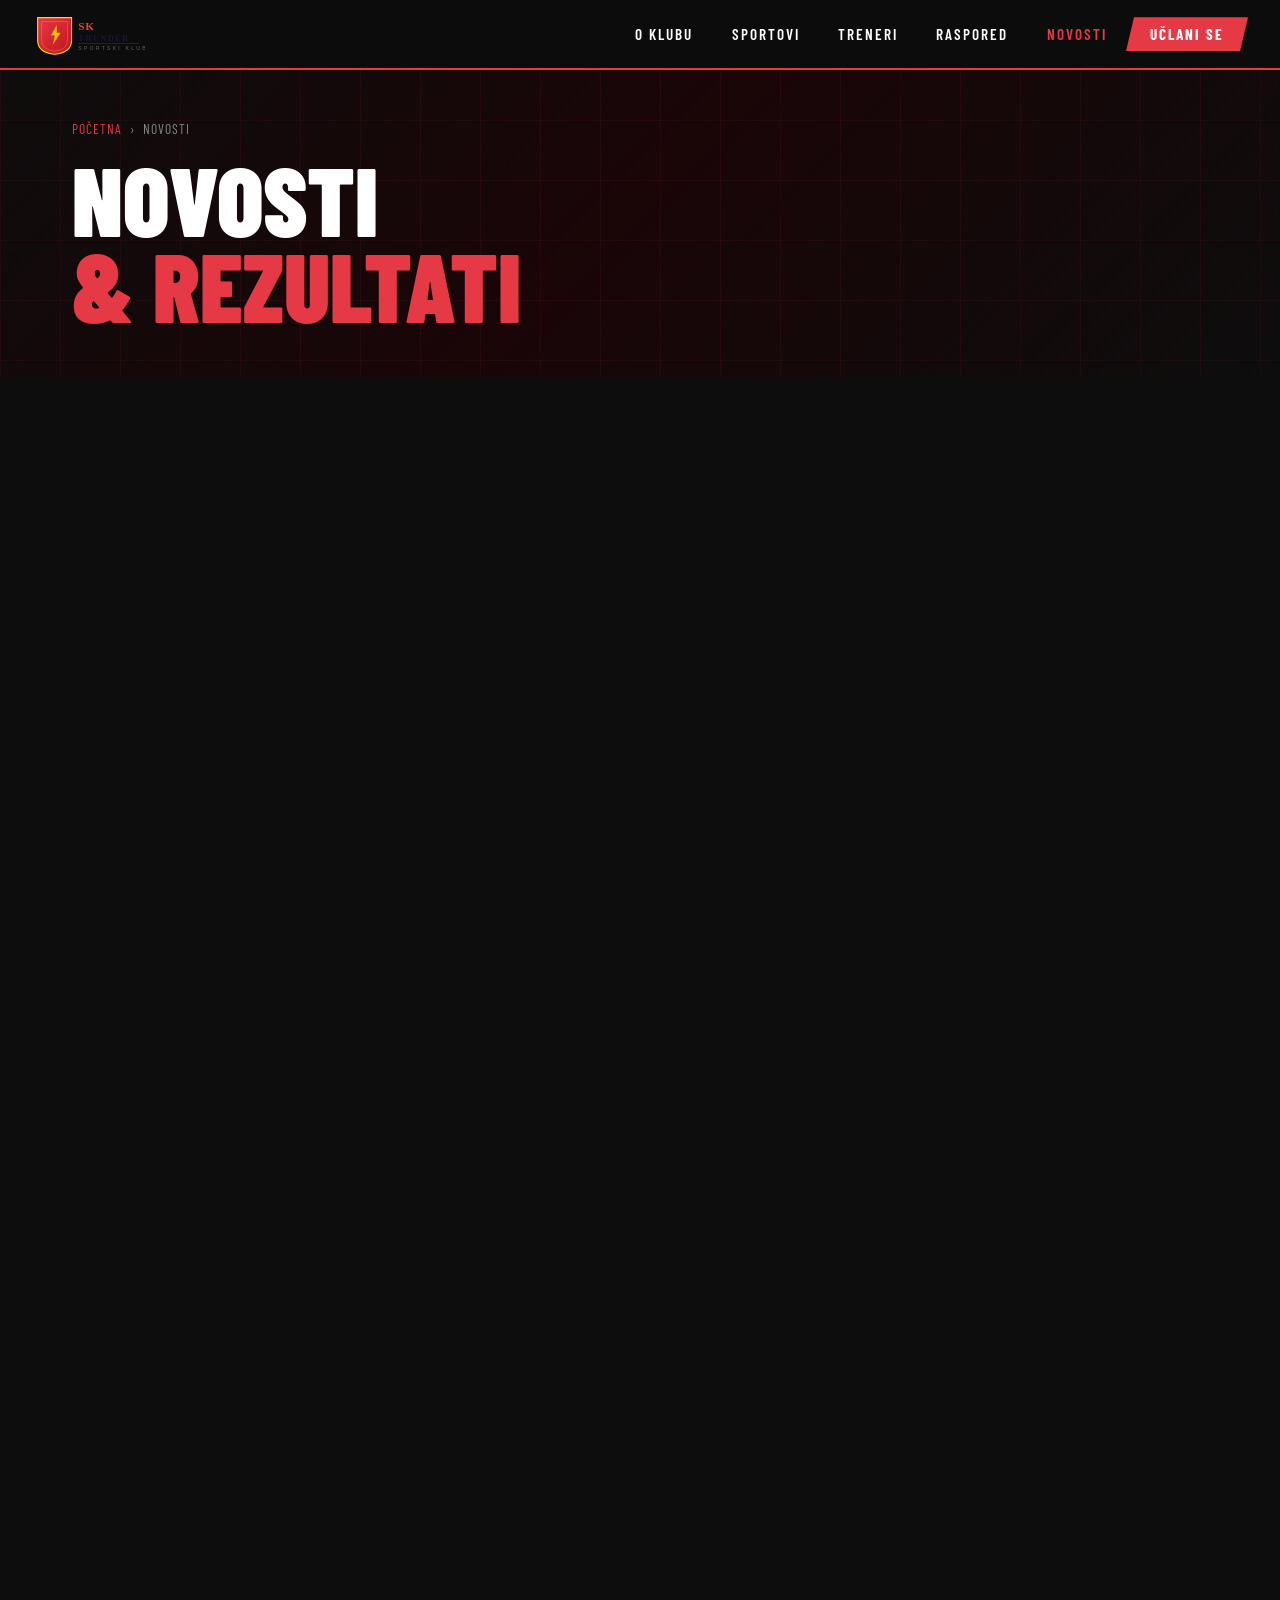
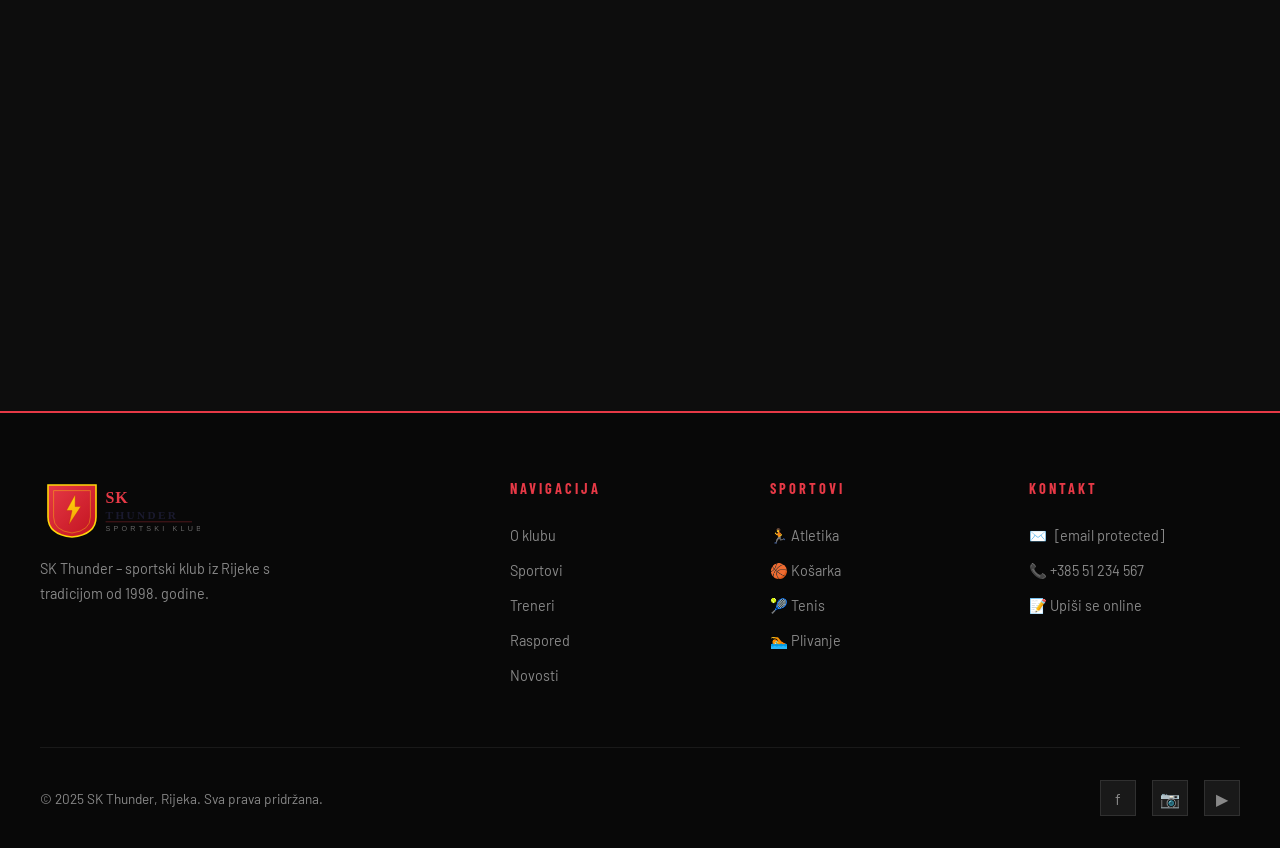
==== commit ec82b897: "Add files via upload" ====
--- a/novosti.html
+++ b/novosti.html
@@ -5,7 +5,7 @@
   <meta name="viewport" content="width=device-width, initial-scale=1.0">
   <meta name="description" content="SK Thunder – Najnovije vijesti, rezultati i obavijesti iz sportskog kluba.">
   <title>Novosti – SK Thunder</title>
-  <link rel="icon" type="image/svg+xml" href="images/logo.svg">
+  <link rel="icon" type="image/svg+xml" href="logo.svg">
   <link rel="preconnect" href="https://fonts.googleapis.com">
   <link rel="preconnect" href="https://fonts.gstatic.com" crossorigin>
   <link href="https://fonts.googleapis.com/css2?family=Barlow+Condensed:wght@400;600;700;900&family=Barlow:wght@300;400;500;600&display=swap" rel="stylesheet">
@@ -143,7 +143,7 @@
 
   <nav class="navbar" role="navigation" aria-label="Glavna navigacija">
     <a href="index.html" class="nav-logo" aria-label="SK Thunder - Početna">
-      <img src="images/logo.svg" alt="SK Thunder logo" width="160" height="64">
+      <img src="logo.svg" alt="SK Thunder logo" width="160" height="64">
     </a>
     <ul class="nav-links" role="menubar">
       <li role="none"><a href="index.html#o-klubu" role="menuitem">O Klubu</a></li>
@@ -185,7 +185,7 @@
 
           <article class="novost-card reveal" data-delay="0" id="rezultati" data-kat="rezultati">
             <div class="novost-image">
-              <img src="images/vijest-1.jpg" alt="Košarkaška ekipa SK Thunder slavi pobjedu" onerror="this.style.display='none';">
+              <img src="vijest-1.jpg" alt="Košarkaška ekipa SK Thunder slavi pobjedu" onerror="this.style.display='none';">
               <span>🏆</span>
             </div>
             <div class="novost-body">
@@ -203,7 +203,7 @@
 
           <article class="novost-card reveal" data-delay="100" data-kat="natjecanje">
             <div class="novost-image">
-              <img src="images/vijest-2.jpg" alt="Atletičari na državnom natjecanju" onerror="this.style.display='none';">
+              <img src="vijest-2.jpg" alt="Atletičari na državnom natjecanju" onerror="this.style.display='none';">
               <span>🏃</span>
             </div>
             <div class="novost-body">
@@ -221,7 +221,7 @@
 
           <article class="novost-card reveal" data-delay="150" data-kat="obavijest">
             <div class="novost-image">
-              <img src="images/vijest-3.jpg" alt="Nova oprema u plivačkom bazenu" onerror="this.style.display='none';">
+              <img src="vijest-3.jpg" alt="Nova oprema u plivačkom bazenu" onerror="this.style.display='none';">
               <span>🏊</span>
             </div>
             <div class="novost-body">
@@ -239,7 +239,7 @@
 
           <article class="novost-card reveal" data-delay="200" data-kat="natjecanje">
             <div class="novost-image">
-              <img src="images/vijest-4.jpg" alt="Tenisač SK Thunder na turniru" onerror="this.style.display='none';">
+              <img src="vijest-4.jpg" alt="Tenisač SK Thunder na turniru" onerror="this.style.display='none';">
               <span>🎾</span>
             </div>
             <div class="novost-body">
@@ -298,12 +298,12 @@
   <footer class="footer" role="contentinfo">
     <div class="footer-grid">
       <div class="footer-brand">
-        <img src="images/logo.svg" alt="SK Thunder logo" width="160" height="64">
+        <img src="logo.svg" alt="SK Thunder logo" width="160" height="64">
         <p>SK Thunder – sportski klub iz Rijeke s tradicijom od 1998. godine.</p>
       </div>
       <div class="footer-col"><h4>Navigacija</h4><ul><li><a href="index.html#o-klubu">O klubu</a></li><li><a href="index.html#sportovi">Sportovi</a></li><li><a href="index.html#treneri">Treneri</a></li><li><a href="index.html#raspored">Raspored</a></li><li><a href="novosti.html">Novosti</a></li></ul></div>
       <div class="footer-col"><h4>Sportovi</h4><ul><li><a href="index.html#sportovi">🏃 Atletika</a></li><li><a href="index.html#sportovi">🏀 Košarka</a></li><li><a href="index.html#sportovi">🎾 Tenis</a></li><li><a href="index.html#sportovi">🏊 Plivanje</a></li></ul></div>
-      <div class="footer-col"><h4>Kontakt</h4><ul><li><a href="mailto:info@sk-thunder.hr">✉️ info@sk-thunder.hr</a></li><li><a href="tel:+38551234567">📞 +385 51 234 567</a></li><li><a href="index.html#kontakt">📝 Upiši se online</a></li></ul></div>
+      <div class="footer-col"><h4>Kontakt</h4><ul><li><a href="/cdn-cgi/l/email-protection#056c6b636a45766e28716d706b6160772b6d77">✉️ <span class="__cf_email__" data-cfemail="c5acaba3aa85b6aee8b1adb0aba1a0b7ebadb7">[email&#160;protected]</span></a></li><li><a href="tel:+38551234567">📞 +385 51 234 567</a></li><li><a href="index.html#kontakt">📝 Upiši se online</a></li></ul></div>
     </div>
     <div class="footer-bottom">
       <p>© 2025 SK Thunder, Rijeka. Sva prava pridržana.</p>
@@ -315,7 +315,7 @@
     </div>
   </footer>
 
-  <script>
+  <script data-cfasync="false" src="/cdn-cgi/scripts/5c5dd728/cloudflare-static/email-decode.min.js"></script><script>
     document.addEventListener('DOMContentLoaded', function () {
       const navbar = document.querySelector('.navbar');
       window.addEventListener('scroll', () => navbar.classList.toggle('scrolled', window.scrollY > 50));
@@ -338,11 +338,4 @@
 
     function filterNews(btn, kat) {
       document.querySelectorAll('.filter-btn').forEach(b => b.classList.remove('active'));
-      btn.classList.add('active');
-      document.querySelectorAll('.novost-card').forEach(card => {
-        if (kat === 'sve' || card.dataset.kat === kat) { card.style.display = ''; } else { card.style.display = 'none'; }
-      });
-    }
-  </script>
-</body>
-</html>
+      btn.classList.add('a
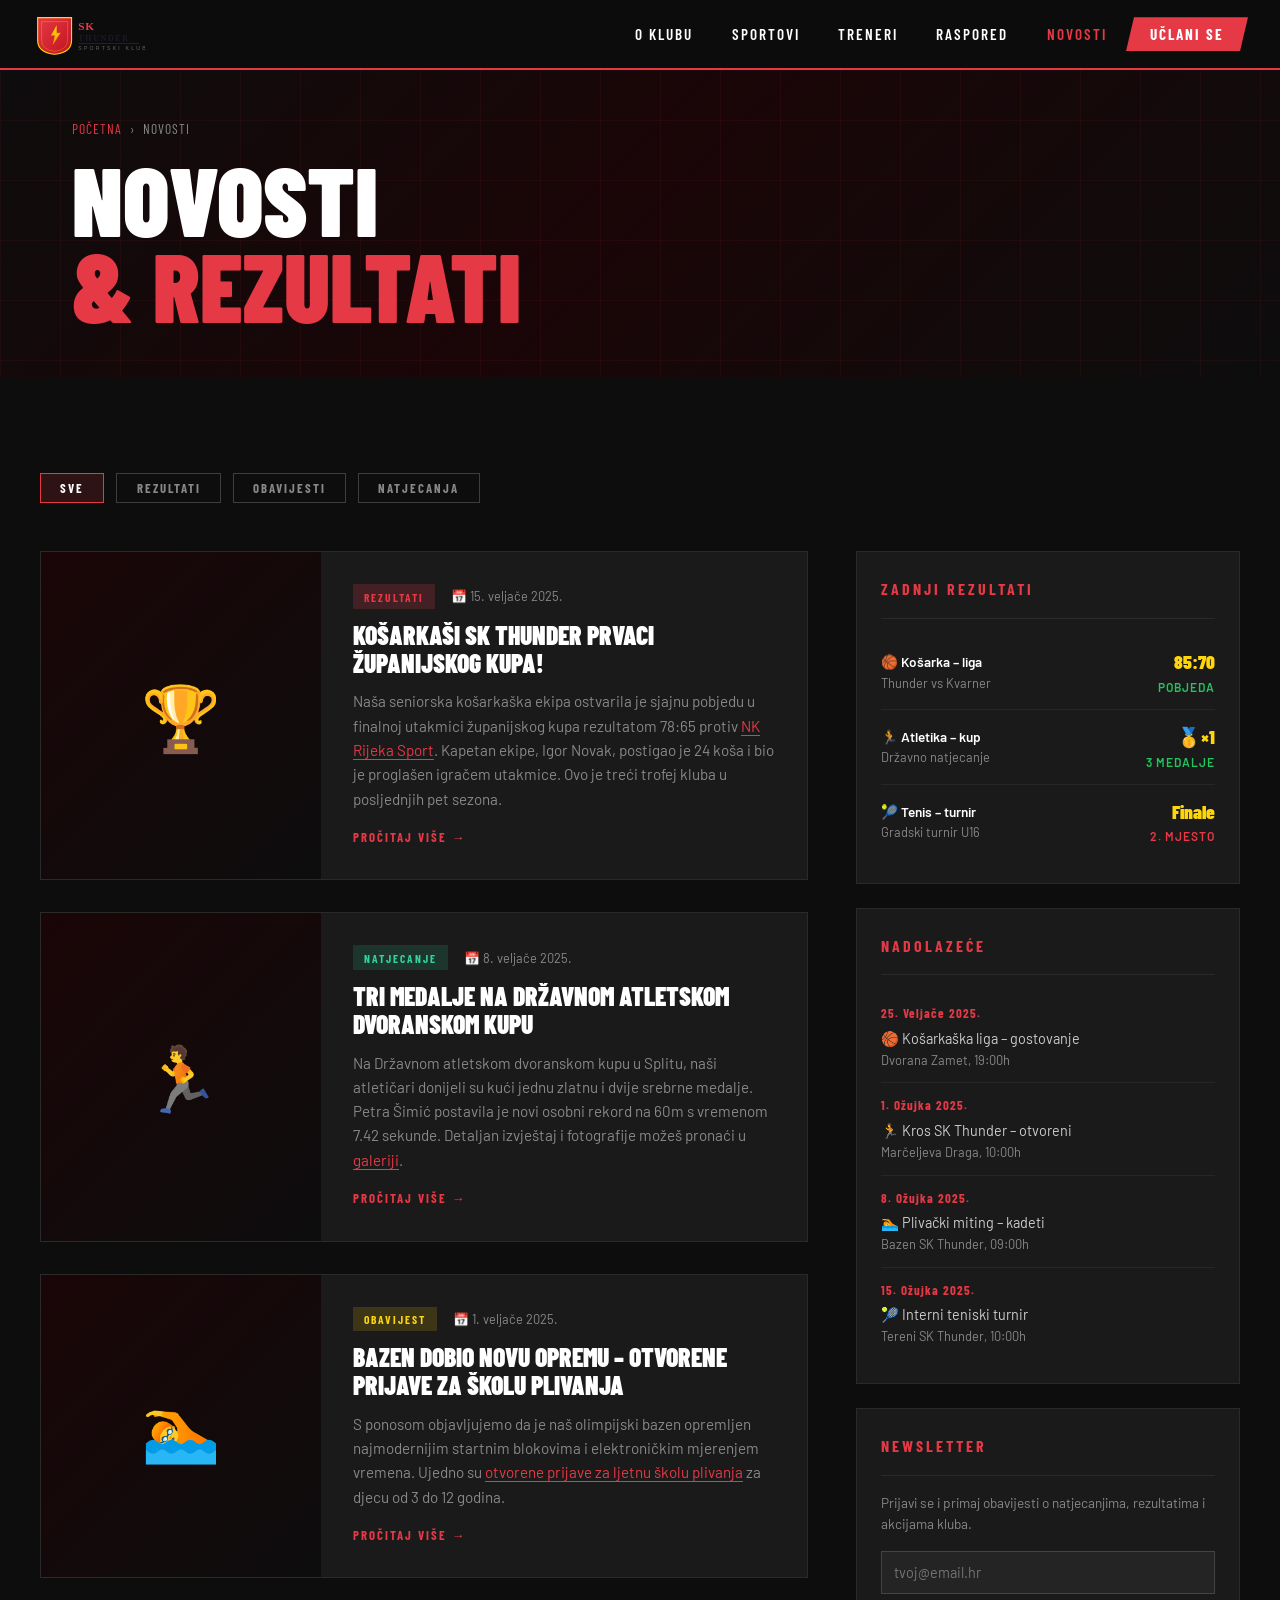
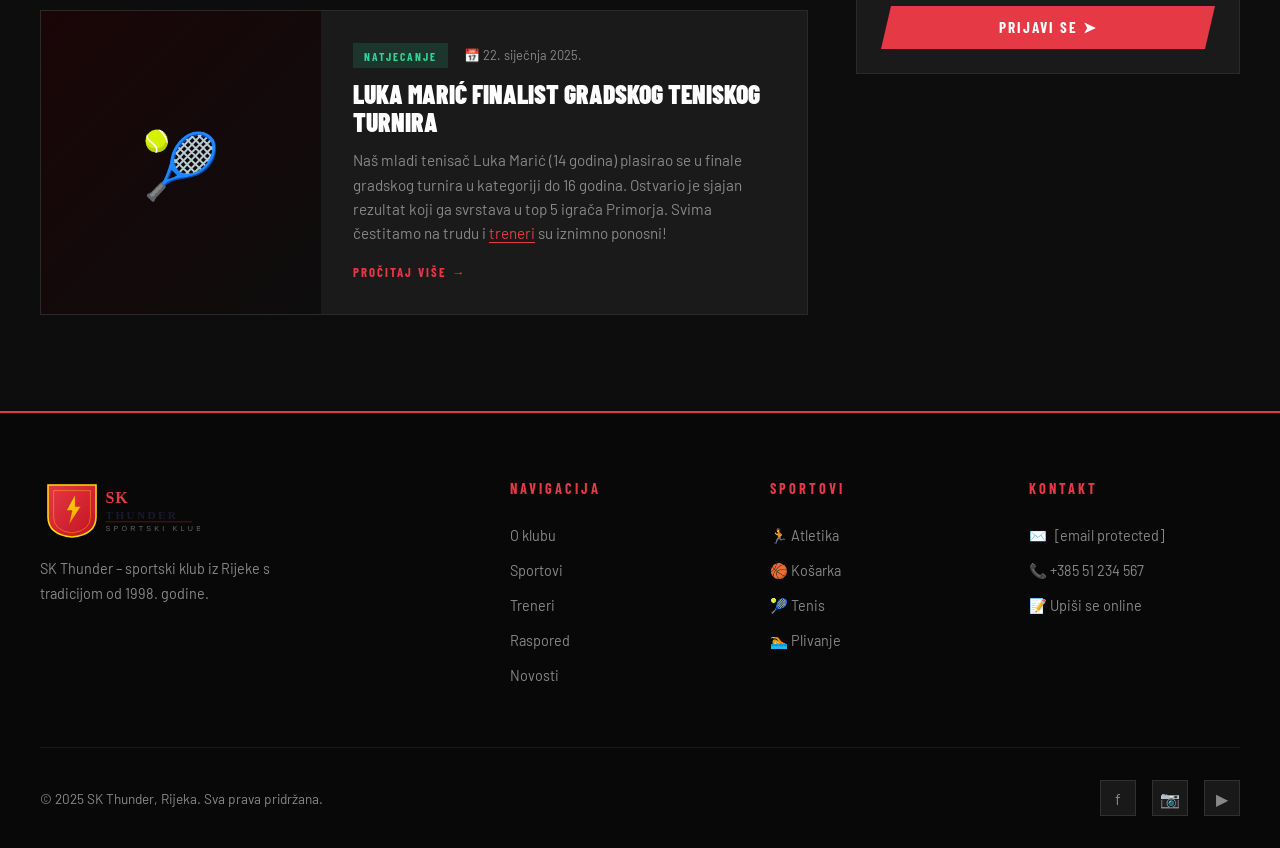
==== commit 49a3ec71: "Add files via upload" ====
--- a/novosti.html
+++ b/novosti.html
@@ -118,7 +118,7 @@
     .social-link:hover { background: var(--crvena); border-color: var(--crvena); color: var(--bijela) !important; }
 
     /* REVEAL */
-    .reveal { opacity: 0; transform: translateY(30px); transition: opacity .7s ease, transform .7s ease; }
+    .reveal { opacity: 1; transform: none; }
     .reveal.visible { opacity: 1; transform: translateY(0); }
 
     /* RESPONSIVE */
